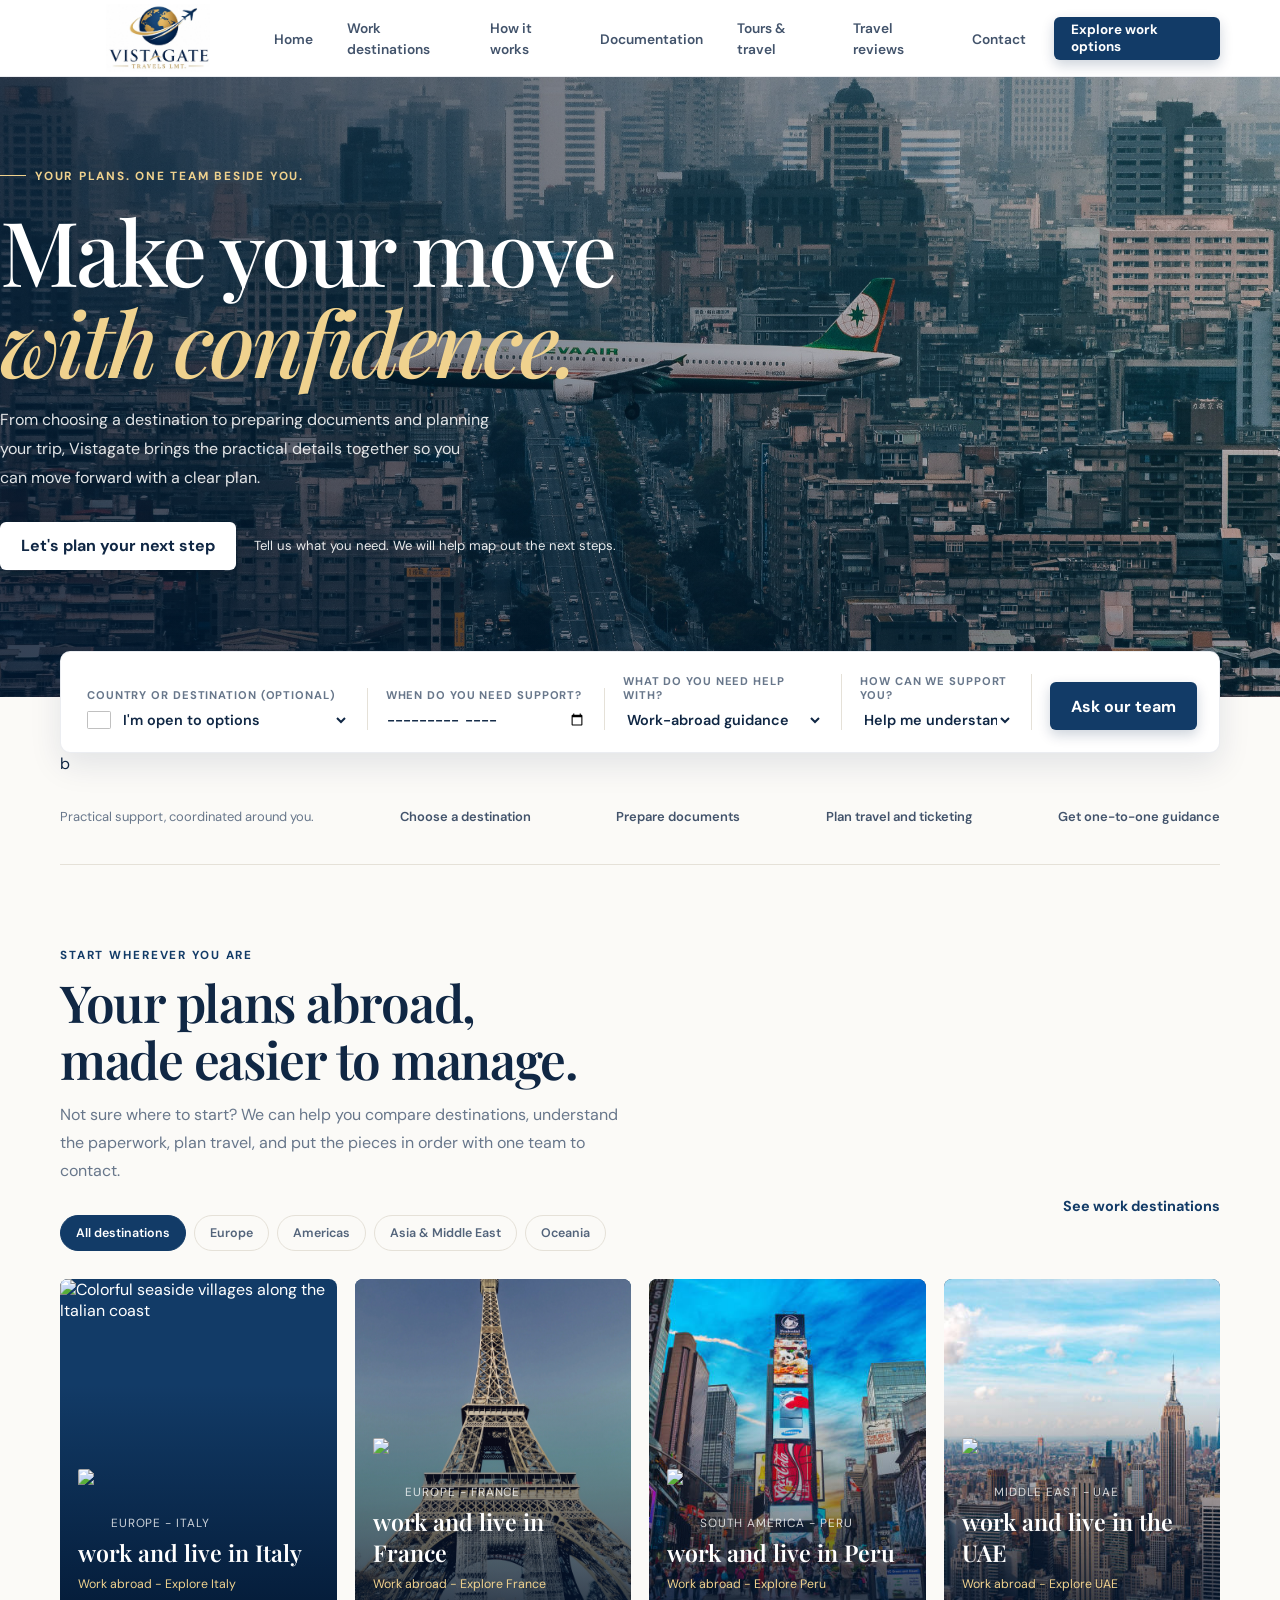
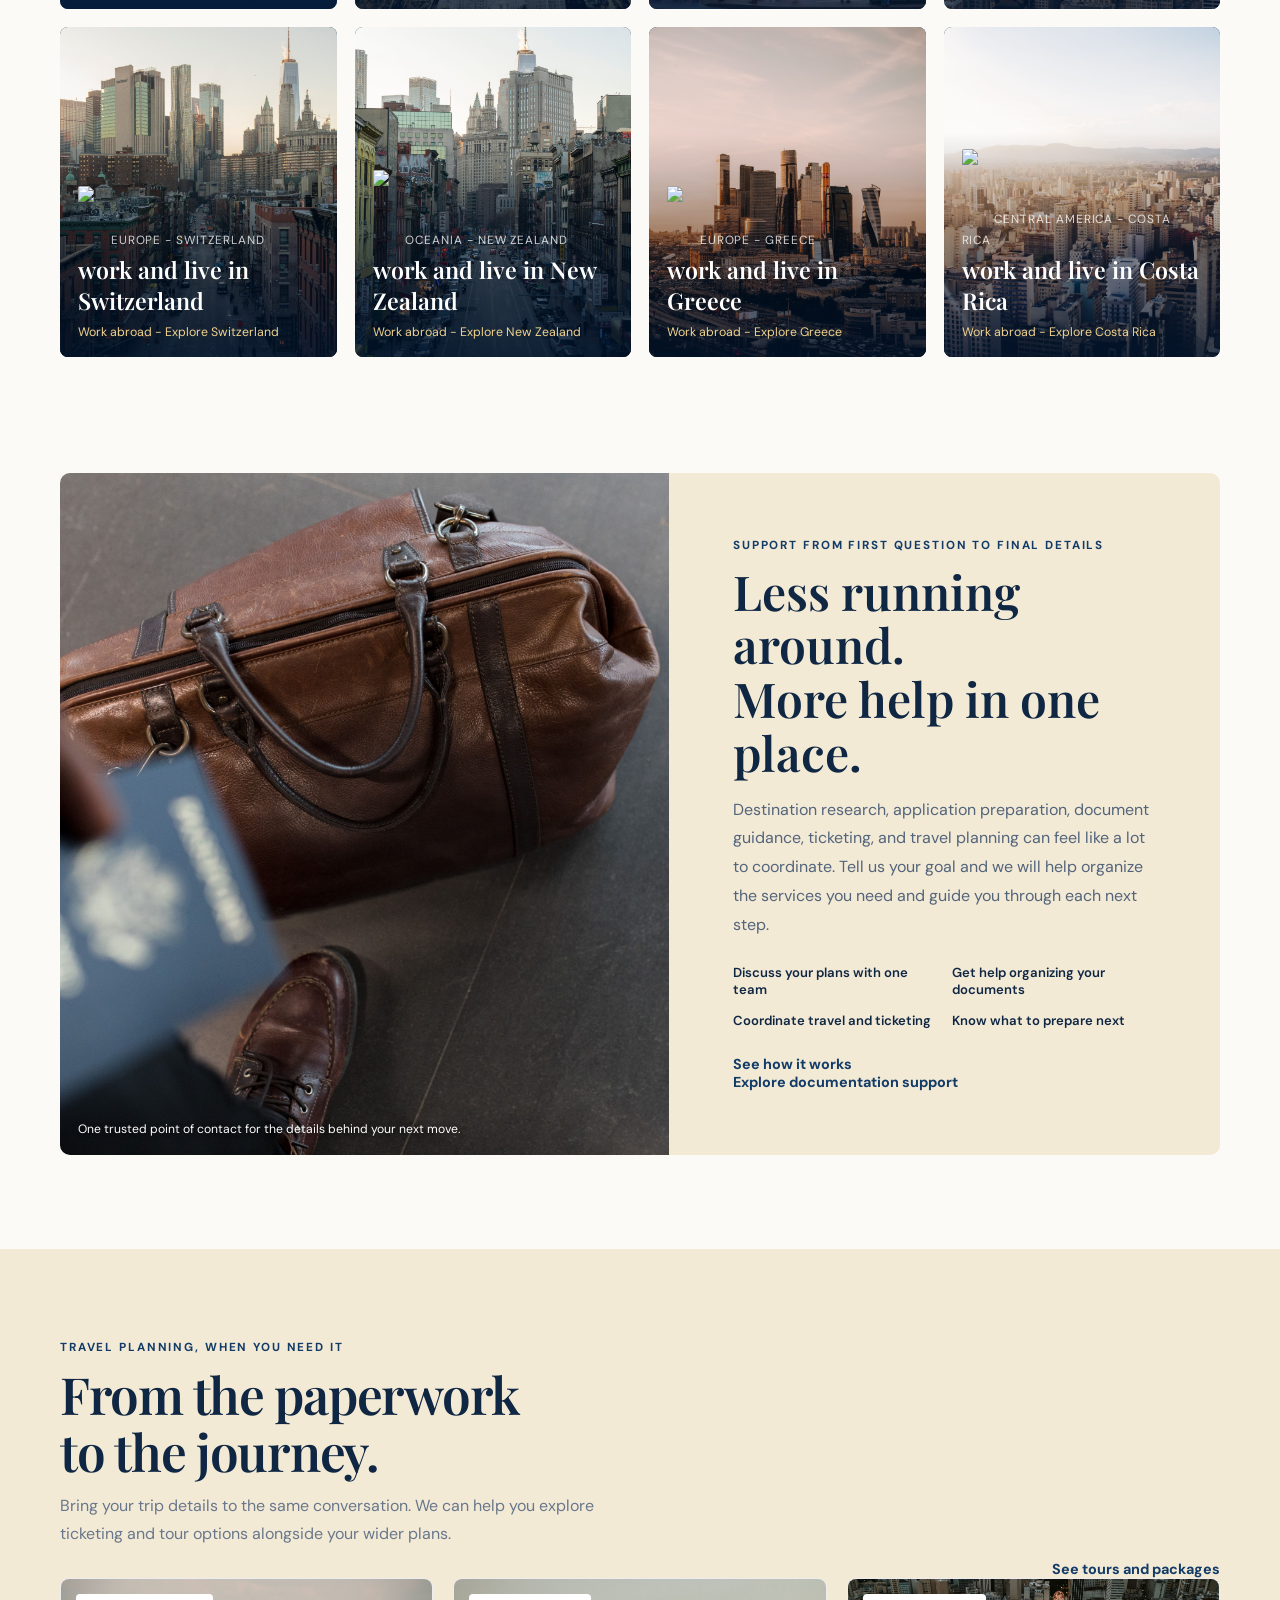
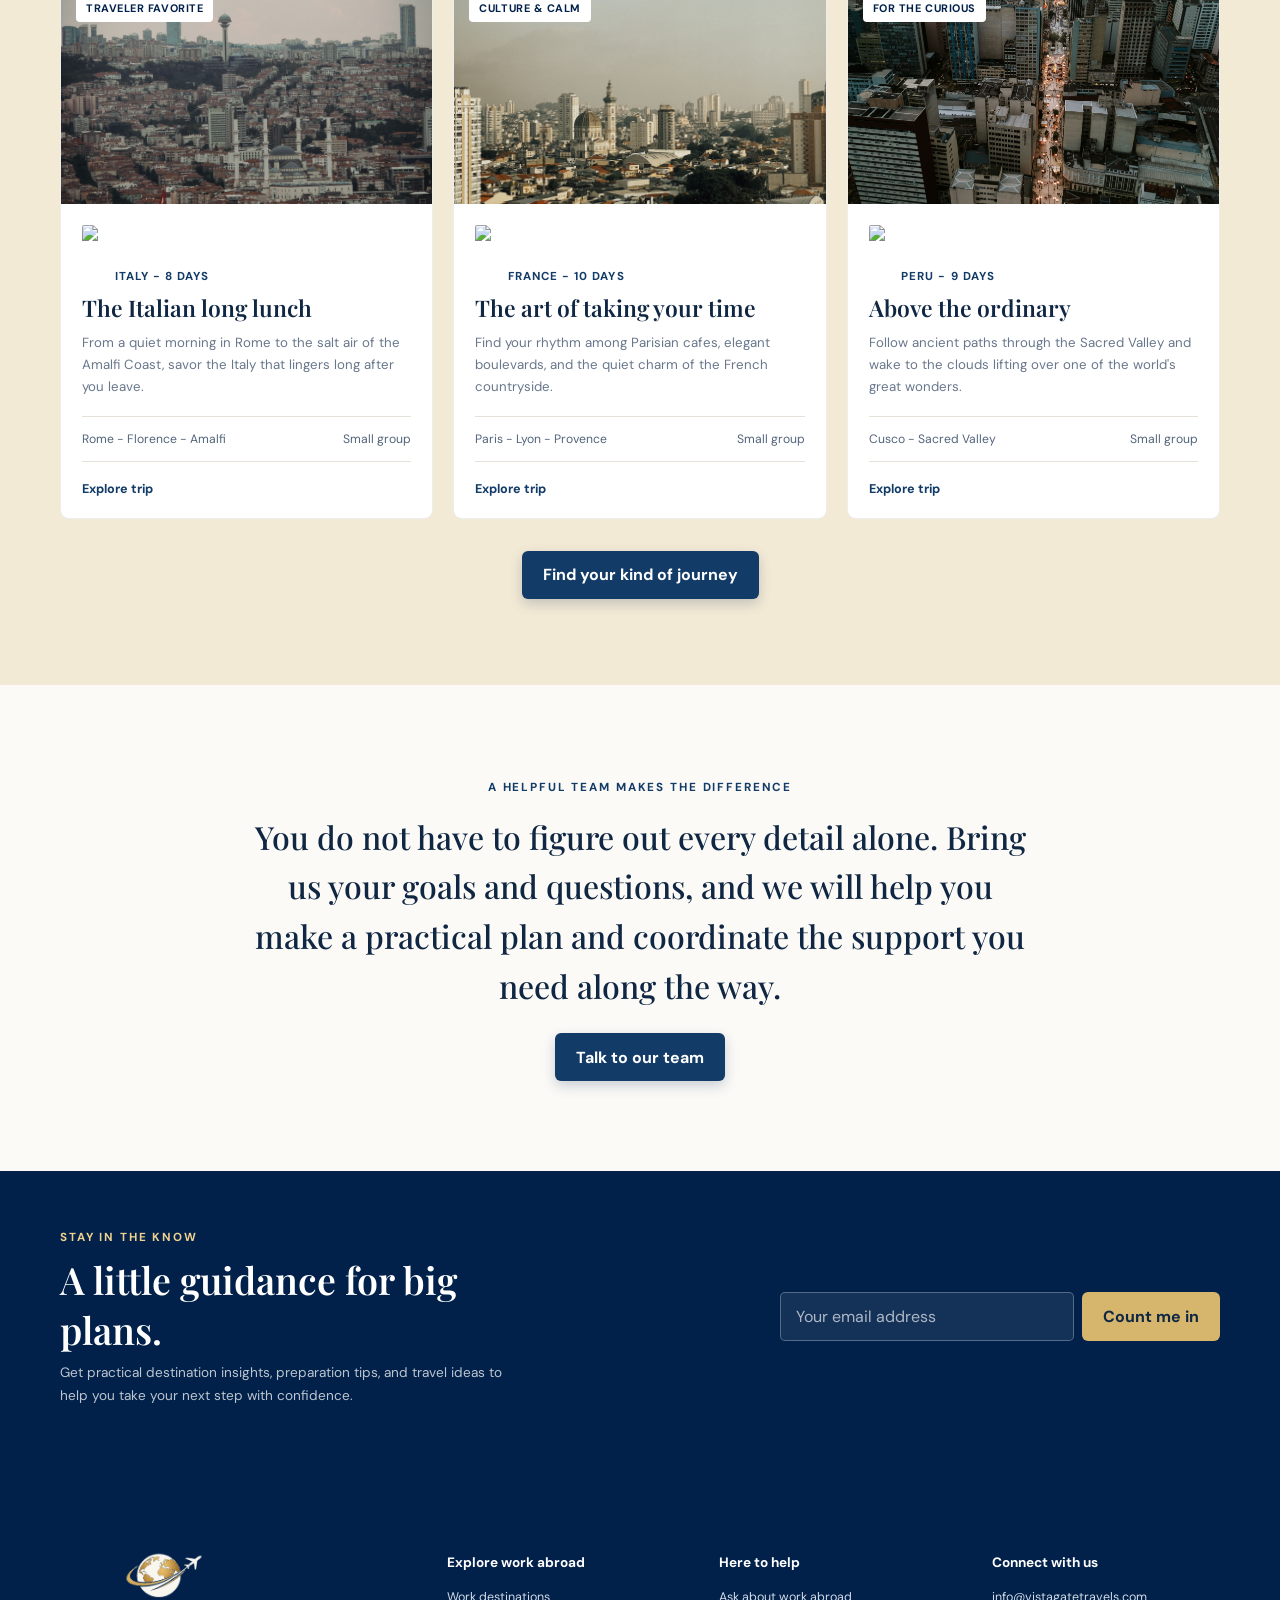
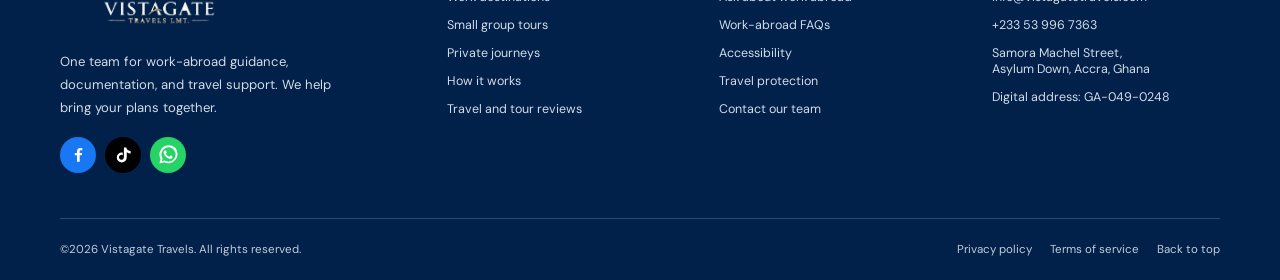
==== index.html @ 8b74378d "Initial project upload" ====
﻿<!DOCTYPE html>
<html lang="en">
<head>
  <meta charset="UTF-8">
  <meta name="viewport" content="width=device-width, initial-scale=1.0">
  <meta name="theme-color" content="#fbfaf7">
  <meta name="description" content="Plan your next move with Vistagate Travels. Get one-to-one help with work-abroad research, documents, travel arrangements, and tours from one team.">
  <title>Vistagate Travels - Work abroad. Build what's next.</title>
  <link rel="preconnect" href="https://fonts.googleapis.com">
  <link rel="preconnect" href="https://fonts.gstatic.com" crossorigin>
  <link href="https://fonts.googleapis.com/css2?family=DM+Sans:wght@400;500;600;700&family=Playfair+Display:wght@500;600;700&display=swap" rel="stylesheet">
  <style>
    :root {
      --ink: #102744;
      --muted: #68778b;
      --navy: #123b67;
      --navy-dark: #01214a;
      --mint: #f3ead6;
      --cream: #fbfaf7;
      --white: #fff;
      --line: #e5e1d8;
      --gold: #c9a257;
      --serif: "Playfair Display", Georgia, serif;
      --sans: "DM Sans", Arial, sans-serif;
      --shadow: 0 12px 32px rgba(1, 33, 74, .1);
    }

    * { box-sizing: border-box; }
    html { scroll-behavior: smooth; scroll-padding-top: 88px; }
    body { margin: 0; color: var(--ink); background: var(--cream); font-family: var(--sans); }
    a { color: inherit; text-decoration: none; }
    button, input, select { font: inherit; }
    button, a { -webkit-tap-highlight-color: transparent; }
    img { display: block; width: 100%; object-fit: cover; }
    .container { width: min(1160px, calc(100% - 48px)); margin-inline: auto; }
    .eyebrow { color: var(--navy); font-size: .73rem; font-weight: 700; letter-spacing: .16em; text-transform: uppercase; }
    .section-heading { max-width: 650px; margin-bottom: 34px; }
    .section-heading h2 { margin: 10px 0 12px; font: 600 clamp(2rem, 4vw, 3.2rem)/1.12 var(--serif); letter-spacing: -.025em; }
    .section-heading p { max-width: 560px; margin: 0; color: var(--muted); line-height: 1.75; }
    .button { display: inline-flex; min-height: 48px; align-items: center; justify-content: center; gap: 9px; padding: 0 21px; border: 0; border-radius: 6px; background: var(--navy); color: var(--white); font-weight: 700; cursor: pointer; box-shadow: 0 5px 13px rgba(1, 33, 74, .2); transition: transform .2s, background .2s, box-shadow .2s; }
    .button:hover { transform: translateY(-2px); background: var(--navy-dark); box-shadow: 0 9px 20px rgba(1, 33, 74, .25); }
    .button-light { background: var(--white); color: var(--ink); box-shadow: 0 6px 18px rgba(0, 0, 0, .13); }
    .button-light:hover { background: #f3ead6; color: var(--navy-dark); }
    .text-link { display: inline-flex; align-items: center; gap: 7px; color: var(--navy); font-size: .9rem; font-weight: 700; }
    .text-link:hover { gap: 11px; }

    .topbar { padding: 9px 16px; background: var(--navy-dark); color: #fff; text-align: center; font-size: .75rem; letter-spacing: .03em; }
    .topbar strong { color: #e6c77e; }
    .site-header { position: sticky; z-index: 20; top: 0; border-bottom: 1px solid rgba(1, 33, 74, .08); background: #fff; backdrop-filter: blur(14px); }
    .nav-wrap { display: flex; height: 76px; align-items: center; justify-content: space-between; gap: 28px; padding: 2px 0; }
    .brand { display: inline-flex; align-items: center; margin-left: 10px; white-space: nowrap; }
    .brand-logo { display: block; width: 176px; height: 72px; padding: 2px; border-radius: 4px; background: white; object-fit: contain; object-position: center; }
    .nav-links { display: flex; align-items: center; gap: clamp(18px, 2.7vw, 34px); margin: 0; padding: 0; list-style: none; }
    .nav-links a { color: #42536b; font-size: .86rem; font-weight: 600; transition: color .2s; }
    .nav-links a:hover { color: var(--navy); }
    .nav-actions { display: flex; align-items: center; gap: 18px; }
    .nav-actions .text-link { font-size: .84rem; }
    .nav-actions .button { min-height: 43px; padding-inline: 17px; font-size: .84rem; }
    .menu-toggle { display: none; width: 42px; height: 42px; align-items: center; justify-content: center; border: 1px solid var(--line); border-radius: 6px; background: var(--white); color: var(--ink); cursor: pointer; }
    .menu-icon { display: grid; width: 20px; gap: 5px; }
    .menu-icon span { display: block; height: 2px; border-radius: 2px; background: currentColor; transition: transform .2s, opacity .2s; }
    .menu-toggle[aria-expanded="true"] .menu-icon span:first-child { transform: translateY(7px) rotate(45deg); }
    .menu-toggle[aria-expanded="true"] .menu-icon span:nth-child(2) { opacity: 0; }
    .menu-toggle[aria-expanded="true"] .menu-icon span:last-child { transform: translateY(-7px) rotate(-45deg); }

    .hero { position: relative; display: flex; min-height: 620px; align-items: center; overflow: hidden; background: #01214a url("m.jpg") center 52%/cover no-repeat; color: white; }
    .hero-slides { position: absolute; z-index: 0; inset: 0; overflow: hidden; }
    .hero-slide { position: absolute; inset: 0; width: 100%; height: 100%; object-fit: cover; object-position: center 52%; transform: translateX(100%); transition: transform .8s ease; }
    .hero-slide.is-active { z-index: 2; transform: translateX(0); }
    .hero-slide.is-before { z-index: 1; transform: translateX(-100%); }
    .hero::before { position: absolute; z-index: 1; inset: 0; background: linear-gradient(90deg, rgba(1, 20, 45, .72) 0%, rgba(1, 20, 45, .4) 51%, rgba(1, 20, 45, .12) 100%), linear-gradient(0deg, rgba(1, 20, 45, .3), transparent 55%); content: ""; }
    .hero-content { position: relative; z-index: 2; width: 100%; padding: 78px 0 122px; }
    .hero-kicker { display: inline-flex; align-items: center; gap: 9px; margin-bottom: 20px; color: #f0d28e; font-size: .74rem; font-weight: 700; letter-spacing: .15em; text-transform: uppercase; }
    .hero-kicker::before { width: 26px; height: 1px; background: currentColor; content: ""; }
    .hero h1 { max-width: 680px; margin: 0; font: 500 clamp(3rem, 7vw, 5.65rem)/1.02 var(--serif); letter-spacing: -.04em; }
    .hero h1 em { color: #f0d28e; font-weight: 500; }
    .hero-copy { max-width: 490px; margin: 20px 0 29px; color: rgba(255,255,255,.88); font-size: 1rem; line-height: 1.8; }
    .hero-cta { display: flex; flex-wrap: wrap; align-items: center; gap: 18px; }
    .hero-note { display: flex; align-items: center; gap: 9px; color: rgba(255,255,255,.9); font-size: .82rem; }
    .hero-note strong { color: white; }
    .hero-rating { position: absolute; right: 0; bottom: 60px; display: flex; align-items: center; gap: 12px; padding: 13px 17px; border: 1px solid rgba(255,255,255,.3); border-radius: 8px; background: rgba(1, 33, 74, .55); backdrop-filter: blur(8px); }
    .rating-stars { color: #e6c77e; letter-spacing: .1em; }
    .hero-rating small { display: block; margin-top: 3px; color: rgba(255,255,255,.78); font-size: .7rem; }

    .search-section { position: relative; z-index: 2; margin-top: -46px; }
    .search-card { display: grid; grid-template-columns: 1.2fr 1fr 1fr .8fr auto; align-items: end; gap: 0; padding: 22px; border: 1px solid rgba(1,33,74,.08); border-radius: 10px; background: var(--white); box-shadow: var(--shadow); }
    .search-field { min-width: 0; padding: 0 18px; border-right: 1px solid var(--line); }
    .search-field:first-child { padding-left: 4px; }
    .search-field label { display: block; margin-bottom: 7px; color: var(--muted); font-size: .7rem; font-weight: 700; letter-spacing: .08em; text-transform: uppercase; }
    .search-field select, .search-field input { width: 100%; padding: 0; border: 0; outline: 0; background: transparent; color: var(--ink); font-size: .9rem; font-weight: 600; }
    .search-field select { cursor: pointer; }
    .country-flag { display: inline-block; width: 24px; height: 18px; margin-right: .4em; border-radius: 2px; object-fit: cover; vertical-align: -.2em; }
    .country-select-wrap { position: relative; display: block; width: 100%; }
    .country-select-wrap select { width: 100%; }
    .country-select-wrap .selected-country-flag { position: absolute; z-index: 1; top: 50%; left: 0; width: 24px; height: 18px; margin: 0; border-radius: 2px; object-fit: cover; transform: translateY(-50%); }
    .search-field .country-select-wrap select { padding-left: 32px; }
    .search-submit { min-height: 48px; margin-left: 18px; white-space: nowrap; }
    .form-message { min-height: 20px; margin: 10px 0 0; color: var(--navy); font-size: .82rem; font-weight: 600; }

    .trust-row { display: flex; flex-wrap: wrap; align-items: center; justify-content: space-between; gap: 18px; padding: 34px 0 39px; border-bottom: 1px solid var(--line); }
    .trust-intro { color: var(--muted); font-size: .81rem; }
    .trust-item { display: inline-flex; align-items: center; gap: 9px; color: #42536b; font-size: .81rem; font-weight: 600; }
    .trust-icon { display: grid; width: 31px; height: 31px; place-items: center; border-radius: 50%; background: var(--mint); color: var(--navy); }

    .section { padding: 86px 0; }
    .destinations-section { padding-top: 78px; }
    .section-top { display: flex; align-items: end; justify-content: space-between; gap: 20px; }
    .section-top .section-heading { margin-bottom: 30px; }
    .filter-list { display: flex; flex-wrap: wrap; gap: 8px; margin: 0 0 28px; padding: 0; list-style: none; }
    .filter-button { padding: 9px 15px; border: 1px solid var(--line); border-radius: 30px; background: transparent; color: #53647b; font-size: .78rem; font-weight: 600; cursor: pointer; transition: .2s; }
    .filter-button:hover, .filter-button[aria-pressed="true"] { border-color: var(--navy); background: var(--navy); color: white; }
    .destination-grid { display: grid; grid-template-columns: repeat(4, 1fr); gap: 18px; }
    .destination-card { position: relative; min-height: 330px; overflow: hidden; border-radius: 8px; background: #123b67; color: white; }
    .destination-card img { position: absolute; inset: 0; height: 100%; transition: transform .5s; }
    .destination-info .country-flag { position: static; display: inline-block; width: 24px; height: 18px; margin-right: .4em; border-radius: 2px; object-fit: cover; vertical-align: -.2em; }
    .destination-card:hover img { transform: scale(1.05); }
    .destination-card::after { position: absolute; inset: 0; background: linear-gradient(0deg, rgba(1, 20, 45, .78), transparent 68%); content: ""; }
    .destination-info { position: absolute; z-index: 1; right: 18px; bottom: 17px; left: 18px; }
    .destination-info .country { color: rgba(255,255,255,.79); font-size: .74rem; letter-spacing: .08em; text-transform: uppercase; }
    .destination-info h3 { margin: 5px 0 8px; font: 600 1.45rem var(--serif); }
    .destination-meta { display: flex; align-items: center; justify-content: space-between; color: rgba(255,255,255,.89); font-size: .77rem; }
    .destination-meta span:last-child { color: #f0d28e; }
    .destination-card[hidden] { display: none; }

    .story-section { padding: 30px 0 94px; }
    .story-panel { display: grid; grid-template-columns: 1.05fr .95fr; min-height: 470px; overflow: hidden; border-radius: 10px; background: #f3ead6; }
    .story-image { position: relative; min-height: 360px; }
    .story-image img { position: absolute; inset: 0; height: 100%; }
    .image-caption { position: absolute; right: 18px; bottom: 18px; left: 18px; color: white; font-size: .76rem; text-shadow: 0 1px 5px rgba(0,0,0,.7); }
    .story-copy { display: flex; flex-direction: column; justify-content: center; padding: clamp(28px, 5vw, 68px); }
    .story-copy h2 { margin: 12px 0 16px; font: 600 clamp(2rem, 4vw, 3rem)/1.12 var(--serif); }
    .story-copy p { margin: 0 0 24px; color: #53647b; line-height: 1.8; }
    .story-points { display: grid; grid-template-columns: 1fr 1fr; gap: 14px; margin: 0 0 26px; padding: 0; list-style: none; }
    .story-points li { display: flex; align-items: center; gap: 8px; font-size: .82rem; font-weight: 600; }
    .check { color: var(--navy); font-weight: 700; }

    .packages-section { background: #f3ead6; }
    .package-grid { display: grid; grid-template-columns: repeat(3, 1fr); gap: 20px; }
    .package-card { overflow: hidden; border: 1px solid rgba(1,33,74,.08); border-radius: 9px; background: white; transition: transform .2s, box-shadow .2s; }
    .package-card:hover { transform: translateY(-4px); box-shadow: var(--shadow); }
    .package-image { position: relative; height: 225px; }
    .package-image img { height: 100%; }
    .package-tag { position: absolute; top: 15px; left: 15px; padding: 7px 10px; border-radius: 4px; background: white; color: var(--navy-dark); font-size: .68rem; font-weight: 700; letter-spacing: .05em; text-transform: uppercase; }
    .package-body { padding: 21px; }
    .package-location { color: var(--navy); font-size: .72rem; font-weight: 700; letter-spacing: .09em; text-transform: uppercase; }
    .package-body h3 { margin: 7px 0 9px; font: 600 1.43rem var(--serif); }
    .package-body p { margin: 0; color: var(--muted); font-size: .83rem; line-height: 1.65; }
    .package-details { display: flex; justify-content: space-between; gap: 10px; margin: 18px 0; padding: 14px 0; border-top: 1px solid var(--line); border-bottom: 1px solid var(--line); color: #53647b; font-size: .76rem; }
    .package-price { display: flex; align-items: center; justify-content: space-between; }
    .package-price small { display: block; margin-bottom: 3px; color: var(--muted); font-size: .68rem; }
    .package-price strong { font: 600 1.32rem var(--serif); }
    .package-price .text-link { font-size: .79rem; }
    .packages-more { margin-top: 32px; text-align: center; }

    .testimonial-section { padding: 90px 0; }
    .testimonial-card { position: relative; max-width: 850px; margin: 0 auto; padding: 0 34px; text-align: center; }
    .quote-mark { color: #e4d3ad; font: 700 5rem/.7 var(--serif); }
    .testimonial-card blockquote { margin: 16px auto 23px; font: 500 clamp(1.35rem, 3vw, 2rem)/1.55 var(--serif); }
    .testimonial-stars { color: var(--gold); letter-spacing: .2em; }
    .reviewer { display: flex; align-items: center; justify-content: center; gap: 11px; margin-top: 20px; text-align: left; }
    .reviewer img { width: 43px; height: 43px; border-radius: 50%; }
    .reviewer strong { display: block; font-size: .83rem; }
    .reviewer small { color: var(--muted); font-size: .74rem; }
    .review-count { margin-top: 18px; color: var(--muted); font-size: .76rem; }

    .newsletter { padding: 54px 0; background: var(--navy-dark); color: white; }
    .newsletter-wrap { display: flex; align-items: center; justify-content: space-between; gap: 40px; }
    .newsletter-copy { max-width: 470px; }
    .newsletter-copy .eyebrow { color: #f0d28e; }
    .newsletter-copy h2 { margin: 8px 0; font: 600 clamp(1.7rem, 3vw, 2.35rem) var(--serif); }
    .newsletter-copy p { margin: 0; color: rgba(255,255,255,.74); font-size: .85rem; line-height: 1.65; }
    .newsletter-form { display: flex; width: min(440px, 100%); gap: 8px; }
    .newsletter-form input { width: 100%; min-width: 0; min-height: 49px; padding: 0 15px; border: 1px solid rgba(255,255,255,.28); border-radius: 5px; outline: 0; background: rgba(255,255,255,.08); color: white; }
    .newsletter-form input::placeholder { color: rgba(255,255,255,.65); }
    .newsletter-form input:focus { border-color: #e6c77e; }
    .newsletter-form .button { flex-shrink: 0; background: #d6b66c; color: #102744; box-shadow: none; }
    .newsletter-form .button:hover { background: #e6c77e; }

    .site-footer { padding: 58px 0 0; background: #01214a; color: white; }
    .footer-grid { display: grid; grid-template-columns: 1.5fr repeat(3, 1fr); gap: 44px; padding-bottom: 45px; }
    .footer-brand .brand-logo { width: 176px; height: 80px; padding: 2px; background: transparent; content: url("logo-footer.png"); }
    .footer-brand p { max-width: 280px; margin: 17px 0; color: #d2dbe7; font-size: .82rem; line-height: 1.75; }
    .social-links { display: flex; gap: 9px; }
    .social-links a { display: grid; width: 36px; height: 36px; place-items: center; border: 1px solid transparent; border-radius: 50%; color: white; transition: filter .2s, transform .2s; }
    .social-links svg { display: block; width: 19px; height: 19px; fill: currentColor; }
    .social-links a:hover { filter: brightness(.88); transform: translateY(-2px); }
    .social-facebook { background: #1877f2; }
    .social-tiktok { background: #010101; }
    .social-whatsapp { background: #25d366; }
    .footer-col h3 { margin: 5px 0 18px; font-size: .85rem; }
    .footer-col ul { display: grid; gap: 12px; margin: 0; padding: 0; list-style: none; }
    .footer-col li, .footer-col a { color: #d2dbe7; font-size: .78rem; }
    .footer-col a:hover { color: white; }
    .contact-line { display: flex; align-items: flex-start; gap: 9px; }
    .footer-bottom { display: flex; min-height: 62px; align-items: center; justify-content: space-between; gap: 15px; border-top: 1px solid rgba(255,255,255,.18); color: #c0cbda; font-size: .72rem; }
    .footer-legal { display: flex; flex-wrap: wrap; gap: 18px; }

    @media (max-width: 900px) {
      .search-card { grid-template-columns: repeat(2, 1fr); gap: 18px 0; }
      .search-field:nth-child(2) { border-right: 0; }
      .search-field:nth-child(3) { padding-left: 4px; }
      .search-submit { margin-left: 18px; }
      .destination-grid { grid-template-columns: repeat(2, 1fr); }
      .destination-card { min-height: 300px; }
      .footer-grid { grid-template-columns: 1.4fr 1fr 1fr; }
      .footer-brand { grid-row: span 2; }
    }
    @media (max-width: 680px) {
      .container { width: min(100% - 36px, 520px); }
      .topbar { font-size: .68rem; }
      .nav-wrap { height: 66px; }
      .brand-logo { width: 118px; height: 52px; }
      .footer-brand .brand-logo { width: 154px; height: 66px; }
      .menu-toggle { display: inline-flex; }
      .nav-actions { margin-left: auto; }
      .nav-actions .button { display: none; }
      .nav-links { position: absolute; top: 65px; right: 0; left: 0; display: none; align-items: stretch; gap: 0; padding: 8px 18px 15px; border-bottom: 1px solid var(--line); background: var(--cream); box-shadow: 0 12px 15px rgba(23,43,40,.08); }
      .nav-links.is-open { display: flex; flex-direction: column; }
      .nav-links li a { display: block; padding: 13px 4px; border-bottom: 1px solid var(--line); }
      .nav-links li:last-child a { border-bottom: 0; }
      .hero { min-height: 590px; background-position: 58% center; }
      .hero-content { padding: 65px 0 125px; }
      .hero h1 { max-width: 520px; font-size: clamp(3rem, 13vw, 4.5rem); }
      .hero-copy { max-width: 420px; font-size: .91rem; }
      .hero-rating { right: auto; bottom: 25px; left: 0; }
      .search-section { margin-top: -18px; }
      .search-card { grid-template-columns: 1fr 1fr; padding: 18px 14px; }
      .search-field { padding-inline: 12px; }
      .search-field:nth-child(3) { padding-left: 0; }
      .search-field:nth-child(2) { padding-right: 0; }
      .search-field:nth-child(4) { border-right: 0; }
      .search-submit { grid-column: 1 / -1; margin: 0; }
      .trust-row { justify-content: flex-start; gap: 15px 22px; padding: 25px 0; }
      .trust-intro { flex-basis: 100%; }
      .trust-item { font-size: .73rem; }
      .section { padding: 66px 0; }
      .destinations-section { padding-top: 60px; }
      .section-top { align-items: flex-start; flex-direction: column; gap: 0; }
      .section-top .text-link { margin: -12px 0 25px; }
      .destination-grid { gap: 12px; }
      .destination-card { min-height: 260px; }
      .destination-info { right: 12px; bottom: 13px; left: 12px; }
      .destination-info h3 { font-size: 1.22rem; }
      .destination-meta { font-size: .68rem; }
      .story-section { padding: 8px 0 66px; }
      .story-panel { grid-template-columns: 1fr; }
      .story-image { min-height: 280px; }
      .story-copy { padding: 30px 24px 34px; }
      .package-grid { grid-template-columns: 1fr; gap: 15px; }
      .package-image { height: 220px; }
      .testimonial-section { padding: 68px 0; }
      .testimonial-card { padding: 0 5px; }
      .newsletter-wrap { align-items: flex-start; flex-direction: column; gap: 23px; }
      .newsletter-form { width: 100%; }
      .footer-grid { grid-template-columns: 1fr 1fr; gap: 35px 20px; }
      .footer-brand { grid-column: 1 / -1; grid-row: auto; }
      .footer-bottom { align-items: flex-start; flex-direction: column; justify-content: center; padding: 16px 0; }
    }
    @media (max-width: 380px) {
      .container { width: calc(100% - 28px); }
      .brand-logo { width: 104px; height: 46px; }
      .footer-brand .brand-logo { width: 138px; height: 60px; }
      .hero-cta { align-items: flex-start; flex-direction: column; }
      .destination-card { min-height: 225px; }
      .destination-info h3 { font-size: 1.08rem; }
      .filter-button { padding: 8px 11px; font-size: .72rem; }
      .newsletter-form { align-items: stretch; flex-direction: column; }
    }
    @media (prefers-reduced-motion: reduce) {
      *, *::before, *::after { scroll-behavior: auto !important; transition-duration: .01ms !important; }
    }
  </style>
</head>
<body>
  <header class="site-header">
    <nav class="container nav-wrap" aria-label="Main navigation">
      <a class="brand" href="index.html" aria-label="Vistagate Travels home"><img class="brand-logo" src="logo-nav.jpg" alt="Vistagate Travels"></a>
      <ul class="nav-links" id="primary-navigation">
        <li><a href="index.html" aria-current="page">Home</a></li>
        <li><a href="destinations.html">Work destinations</a></li>
        <li><a href="approach.html">How it works</a></li>
        <li><a href="documents.html">Documentation</a></li>
        <li><a href="tours.html">Tours &amp; travel</a></li>
        <li><a href="reviews.html">Travel reviews</a></li>
        <li><a href="contact.html">Contact</a></li>
      </ul>
      <div class="nav-actions">
        <a class="button" href="contact.html#contact-form">Explore work options</a>
        <button class="menu-toggle" type="button" aria-label="Open navigation menu" aria-expanded="false" aria-controls="primary-navigation">
          <span class="menu-icon" aria-hidden="true"><span></span><span></span><span></span></span>
        </button>
      </div>
    </nav>
  </header>

  <main>
    <section class="hero" id="home">
      <div class="hero-slides" aria-hidden="true">
        <img class="hero-slide is-active" src="m.jpg" alt="">
        <img class="hero-slide" src="1.jpg" alt="" loading="lazy">
        <img class="hero-slide" src="2.jpg" alt="" loading="lazy">
        <img class="hero-slide" src="3.jpg" alt="" loading="lazy">
        <img class="hero-slide" src="4.jpg" alt="" loading="lazy">
        <img class="hero-slide" src="5.jpg" alt="" loading="lazy">
        <img class="hero-slide" src="6.jpg" alt="" loading="lazy">
      </div>
      <div class="container hero-content">
        <div class="hero-kicker">YOUR PLANS. ONE TEAM BESIDE YOU.</div>
        <h1>Make your move<br><em>with confidence.</em></h1>
        <p class="hero-copy">From choosing a destination to preparing documents and planning your trip, Vistagate brings the practical details together so you can move forward with a clear plan.</p>
        <div class="hero-cta">
          <a class="button button-light" href="contact.html#contact-form">Let's plan your next step</a>
          <span class="hero-note">Tell us what you need. We will help map out the next steps.</span>
        </div>
      </div>
    </section>

    <section class="search-section container" id="plan" aria-label="Ask about Vistagate services">
      <form class="search-card" id="trip-search">
        <div class="search-field">
          <label for="destination-select">Country or destination (optional)</label>
          <span class="country-select-wrap"><img class="selected-country-flag" alt="" hidden><select id="destination-select">
            <option value="">I'm open to options</option>
            <option value="Italy">Italy</option><option value="France">France</option><option value="Peru">Peru</option><option value="UAE">UAE</option>
            <option value="Switzerland">Switzerland</option><option value="New Zealand">New Zealand</option><option value="Greece">Greece</option>
            <option value="Turkey">Turkey</option><option value="Moldova">Moldova</option><option value="Albania">Albania</option><option value="Hungary">Hungary</option>
            <option value="Finland">Finland</option><option value="Iceland">Iceland</option><option value="Sweden">Sweden</option><option value="United Kingdom">United Kingdom</option>
            <option value="USA">USA</option><option value="Costa Rica">Costa Rica</option><option value="Netherlands">Netherlands</option><option value="Germany">Germany</option>
            <option value="Czech Republic">Czech Republic</option><option value="Norway">Norway</option><option value="Canada">Canada</option><option value="Denmark">Denmark</option>
            <option value="Austria">Austria</option><option value="Russia">Russia</option><option value="Belarus">Belarus</option>
          </select></span>
        </div>
        <div class="search-field">
          <label for="travel-date">When do you need support?</label>
          <input id="travel-date" type="month" aria-label="Preferred travel or service month">
        </div>
        <div class="search-field">
          <label for="trip-style">What do you need help with?</label>
          <select id="trip-style">
            <option>Work-abroad guidance</option><option>Documentation services (Ghana Card, passport, visa, and more)</option>
            <option>Ticketing and travel arrangements</option><option>Tours and travel</option><option>More than one service</option>
          </select>
        </div>
        <div class="search-field">
          <label for="work-interest">How can we support you?</label>
          <select id="work-interest"><option>Help me understand the next steps</option><option>Help me prepare or organize</option><option>Help me compare options</option><option>I have a specific question</option></select>
        </div>
        <button class="button search-submit" type="submit">Ask our team</button>
      </form>
      b
    </section>

    <div class="container trust-row" aria-label="Work abroad planning support">
      <span class="trust-intro">Practical support, coordinated around you.</span>
      <span class="trust-item">Choose a destination</span>
      <span class="trust-item">Prepare documents</span>
      <span class="trust-item">Plan travel and ticketing</span>
      <span class="trust-item">Get one-to-one guidance</span>
    </div>

    <section class="section destinations-section" id="destinations">
      <div class="container">
        <div class="section-top">
          <div class="section-heading">
            <span class="eyebrow">Start wherever you are</span>
            <h2>Your plans abroad,<br>made easier to manage.</h2>
            <p>Not sure where to start? We can help you compare destinations, understand the paperwork, plan travel, and put the pieces in order with one team to contact.</p>
          </div>
          <a class="text-link" href="destinations.html">See work destinations</a>
        </div>
        <ul class="filter-list" aria-label="Filter destinations">
          <li><button class="filter-button" type="button" data-filter="all" aria-pressed="true">All destinations</button></li>
          <li><button class="filter-button" type="button" data-filter="europe" aria-pressed="false">Europe</button></li>
          <li><button class="filter-button" type="button" data-filter="americas" aria-pressed="false">Americas</button></li>
          <li><button class="filter-button" type="button" data-filter="asia" aria-pressed="false">Asia &amp; Middle East</button></li>
          <li><button class="filter-button" type="button" data-filter="oceania" aria-pressed="false">Oceania</button></li>
        </ul>
        <div class="destination-grid">
          <a class="destination-card" data-category="europe" href="contact.html?destination=Italy#contact-form" aria-label="Explore work and travel options in Italy">
            <img src="https://images.unsplash.com/photo-1516483638261-f4dbaf036963?auto=format&fit=crop&w=900&q=80" alt="Colorful seaside villages along the Italian coast" loading="lazy">
            <div class="destination-info"><span class="country"><img class="country-flag" src="https://flagcdn.com/w40/it.png" width="24" height="18" alt="Flag of Italy"> Europe - Italy</span><h3>work and live in Italy</h3><div class="destination-meta"><span>Work abroad - Explore Italy</span></div></div>
          </a>
          <a class="destination-card" data-category="europe" href="contact.html?destination=France#contact-form" aria-label="Explore work and travel options in France">
            <img src="0.jpg" alt="Paris rooftops and the Eiffel Tower in France" loading="lazy">
            <div class="destination-info"><span class="country"><img class="country-flag" src="https://flagcdn.com/w40/fr.png" width="24" height="18" alt="Flag of France"> Europe - France</span><h3>work and live in France</h3><div class="destination-meta"><span>Work abroad - Explore France</span></div></div>
          </a>
          <a class="destination-card" data-category="americas" href="contact.html?destination=Peru#contact-form" aria-label="Explore work and travel options in Peru">
            <img src="two.jpg" alt="Ancient stone terraces of Machu Picchu in the Andes" loading="lazy">
            <div class="destination-info"><span class="country"><img class="country-flag" src="https://flagcdn.com/w40/pe.png" width="24" height="18" alt="Flag of Peru"> South America - Peru</span><h3>work and live in Peru</h3><div class="destination-meta"><span>Work abroad - Explore Peru</span></div></div>
          </a>
          <a class="destination-card" data-category="asia" href="contact.html?destination=UAE#contact-form" aria-label="Explore work and travel options in UAE">
            <img src="one (1).jpg" alt="Dubai skyline in the United Arab Emirates" loading="lazy">
            <div class="destination-info"><span class="country"><img class="country-flag" src="https://flagcdn.com/w40/ae.png" width="24" height="18" alt="Flag of UAE"> Middle East - UAE</span><h3>work and live in the UAE</h3><div class="destination-meta"><span>Work abroad - Explore UAE</span></div></div>
          </a>
          <a class="destination-card" data-category="europe" href="contact.html?destination=Switzerland#contact-form" aria-label="Explore work and travel options in Switzerland">
            <img src="three.jpg" alt="Swiss alpine peaks reflected in a mountain lake" loading="lazy">
            <div class="destination-info"><span class="country"><img class="country-flag" src="https://flagcdn.com/w40/ch.png" width="24" height="18" alt="Flag of Switzerland"> Europe - Switzerland</span><h3>work and live in Switzerland</h3><div class="destination-meta"><span>Work abroad - Explore Switzerland</span></div></div>
          </a>
          <a class="destination-card" data-category="oceania" href="contact.html?destination=New%20Zealand#contact-form" aria-label="Explore work and travel options in New Zealand">
            <img src="four.jpg" alt="Mountain lake surrounded by New Zealand's dramatic peaks" loading="lazy">
            <div class="destination-info"><span class="country"><img class="country-flag" src="https://flagcdn.com/w40/nz.png" width="24" height="18" alt="Flag of New Zealand"> Oceania - New Zealand</span><h3>work and live in New Zealand</h3><div class="destination-meta"><span>Work abroad - Explore New Zealand</span></div></div>
          </a>
          <a class="destination-card" data-category="europe" href="contact.html?destination=Greece#contact-form" aria-label="Explore work and travel options in Greece">
            <img src="five.jpg" alt="Whitewashed Greek island houses overlooking the Aegean Sea" loading="lazy">
            <div class="destination-info"><span class="country"><img class="country-flag" src="https://flagcdn.com/w40/gr.png" width="24" height="18" alt="Flag of Greece"> Europe - Greece</span><h3>work and live in Greece</h3><div class="destination-meta"><span>Work abroad - Explore Greece</span></div></div>
          </a>
          <a class="destination-card" data-category="americas" href="contact.html?destination=Costa%20Rica#contact-form" aria-label="Explore work and travel options in Costa Rica">
            <img src="six.jpg" alt="Lush tropical rainforest canopy in Costa Rica" loading="lazy">
            <div class="destination-info"><span class="country"><img class="country-flag" src="https://flagcdn.com/w40/cr.png" width="24" height="18" alt="Flag of Costa Rica"> Central America - Costa Rica</span><h3>work and live in Costa Rica</h3><div class="destination-meta"><span>Work abroad - Explore Costa Rica</span></div></div>
          </a>
        </div>
      </div>
    </section>

    <section class="story-section" id="experiences">
      <div class="container story-panel">
        <div class="story-image">
          <img src="n.jpg" alt="Travelers sharing a meal at a warmly lit local restaurant" loading="lazy">
          <span class="image-caption">One trusted point of contact for the details behind your next move.</span>
        </div>
        <div class="story-copy">
          <span class="eyebrow">Support from first question to final details</span>
          <h2>Less running around.<br>More help in one place.</h2>
          <p>Destination research, application preparation, document guidance, ticketing, and travel planning can feel like a lot to coordinate. Tell us your goal and we will help organize the services you need and guide you through each next step.</p>
          <ul class="story-points">
            <li>Discuss your plans with one team</li>
            <li>Get help organizing your documents</li>
            <li>Coordinate travel and ticketing</li>
            <li>Know what to prepare next</li>
          </ul>
          <a class="text-link" href="approach.html">See how it works</a>
          <a class="text-link" href="documents.html">Explore documentation support</a>
        </div>
      </div>
    </section>

    <section class="section packages-section" id="tours">
      <div class="container">
        <div class="section-top">
          <div class="section-heading">
            <span class="eyebrow">Travel planning, when you need it</span>
              <h2>From the paperwork<br>to the journey.</h2>
              <p>Bring your trip details to the same conversation. We can help you explore ticketing and tour options alongside your wider plans.</p>
          </div>
          <a class="text-link" href="tours.html">See tours and packages</a>
        </div>
        <div class="package-grid">
          <article class="package-card">
            <div class="package-image">
              <img src="tw.jpg" alt="A colorful village perched on the Italian Riviera" loading="lazy">
              <span class="package-tag">Traveler favorite</span>
            </div>
            <div class="package-body">
              <span class="package-location"><img class="country-flag" src="https://flagcdn.com/w40/it.png" width="24" height="18" alt="Flag of Italy"> Italy - 8 days</span>
              <h3>The Italian long lunch</h3>
              <p>From a quiet morning in Rome to the salt air of the Amalfi Coast, savor the Italy that lingers long after you leave.</p>
              <div class="package-details"><span>Rome - Florence - Amalfi</span><span>Small group</span></div>
              <div class="package-price"><a class="text-link" href="#plan">Explore trip</a></div>
            </div>
          </article>
          <article class="package-card">
            <div class="package-image">
              <img src="th.jpg" alt="Paris rooftops and the Eiffel Tower in France" loading="lazy">
              <span class="package-tag">Culture &amp; calm</span>
            </div>
            <div class="package-body">
              <span class="package-location"><img class="country-flag" src="https://flagcdn.com/w40/fr.png" width="24" height="18" alt="Flag of France"> France - 10 days</span>
              <h3>The art of taking your time</h3>
              <p>Find your rhythm among Parisian cafes, elegant boulevards, and the quiet charm of the French countryside.</p>
              <div class="package-details"><span>Paris - Lyon - Provence</span><span>Small group</span></div>
              <div class="package-price"><a class="text-link" href="#plan">Explore trip</a></div>
            </div>
          </article>
          <article class="package-card">
            <div class="package-image">
              <img src="fo.jpg" alt="Machu Picchu citadel nestled in the Peruvian Andes" loading="lazy">
              <span class="package-tag">For the curious</span>
            </div>
            <div class="package-body">
              <span class="package-location"><img class="country-flag" src="https://flagcdn.com/w40/pe.png" width="24" height="18" alt="Flag of Peru"> Peru - 9 days</span>
              <h3>Above the ordinary</h3>
              <p>Follow ancient paths through the Sacred Valley and wake to the clouds lifting over one of the world's great wonders.</p>
              <div class="package-details"><span>Cusco - Sacred Valley</span><span>Small group</span></div>
              <div class="package-price"><a class="text-link" href="#plan">Explore trip</a></div>
            </div>
          </article>
        </div>
        <div class="packages-more"><a class="button" href="#destinations">Find your kind of journey</a></div>
      </div>
    </section>

    <section class="testimonial-section" id="reviews">
      <div class="container">
        <div class="testimonial-card">
          <span class="eyebrow">A helpful team makes the difference</span>
          <blockquote>You do not have to figure out every detail alone. Bring us your goals and questions, and we will help you make a practical plan and coordinate the support you need along the way.</blockquote>
          <a class="button" href="contact.html#contact-form">Talk to our team</a>
        </div>
      </div>
    </section>

    <section class="newsletter" aria-labelledby="newsletter-title">
      <div class="container newsletter-wrap">
        <div class="newsletter-copy">
          <span class="eyebrow">Stay in the know</span>
          <h2 id="newsletter-title">A little guidance for big plans.</h2>
          <p>Get practical destination insights, preparation tips, and travel ideas to help you take your next step with confidence.</p>
        </div>
        <form class="newsletter-form" id="newsletter-form">
          <label for="newsletter-email" class="visually-hidden">Your email address</label>
          <input id="newsletter-email" type="email" placeholder="Your email address" required>
          <button class="button" type="submit">Count me in</button>
        </form>
      </div>
      <p class="container form-message" id="newsletter-message" role="status" aria-live="polite" style="color:#f0d28e"></p>
    </section>
  </main>

  <footer class="site-footer" id="footer">
    <div class="container">
      <div class="footer-grid">
        <div class="footer-brand">
          <a class="brand" href="index.html"><img class="brand-logo" src="logo-nav.jpg" alt="Vistagate Travels"></a>
          <p>One team for work-abroad guidance, documentation, and travel support. We help bring your plans together.</p>
          <div class="social-links" aria-label="Social media">
            <a class="social-facebook" href="https://www.facebook.com/stories/101769172162655/UzpfSVNDOjI1NTYyMzMyODE1NDI5NTM=/?view_single=1&source=shared_permalink&mibextid=wwXIfr" aria-label="Facebook"><svg viewBox="0 0 24 24" aria-hidden="true"><path d="M13.5 21v-8h2.7l.4-3h-3.1V8.1c0-.9.3-1.5 1.6-1.5h1.7V3.9c-.3 0-1.3-.1-2.5-.1-2.5 0-4.2 1.5-4.2 4.3V10H7.3v3h2.8v8h3.4z"/></svg></a>
            
            
            <a class="social-tiktok" href="https://vt.tiktok.com/ZSp668tu7/" aria-label="TikTok"><svg viewBox="0 0 24 24" aria-hidden="true"><path d="M12.5 3h3.1c.2 1.5 1 2.8 2.3 3.6.9.6 2 .9 3.1 1v3.1c-1.8-.1-3.5-.6-4.9-1.6v6.8a6.3 6.3 0 1 1-6.3-6.3c.4 0 .9 0 1.3.1v3.2a3.1 3.1 0 1 0 1.4 2.6V3z"/></svg></a>
            <a class="social-whatsapp" href="https://wa.link/cz508a" aria-label="WhatsApp"><svg viewBox="0 0 24 24" aria-hidden="true"><path d="M20.5 3.5A11.8 11.8 0 0 0 2 17.7L.5 23.5l6-1.6A11.8 11.8 0 0 0 20.5 3.5zM12 21a9 9 0 0 1-4.6-1.3l-.3-.2-3.5.9.9-3.4-.2-.4A9 9 0 1 1 12 21zm5-6.7c-.3-.1-1.7-.8-2-.9-.3-.1-.5-.1-.7.2-.2.3-.7.9-.9 1.1-.2.2-.3.2-.6.1-.3-.1-1.2-.4-2.3-1.4-.9-.8-1.4-1.7-1.6-2-.2-.3 0-.5.1-.6l.5-.6c.2-.2.2-.3.3-.5.1-.2 0-.4 0-.5-.1-.1-.6-1.5-.9-2-.2-.5-.5-.4-.7-.4H7.6c-.2 0-.5.1-.8.4-.3.3-1 1-1 2.4s1 2.7 1.1 2.9c.1.2 2 3.1 4.8 4.3.7.3 1.2.5 1.6.6.7.2 1.3.2 1.8.1.5-.1 1.7-.7 1.9-1.3.2-.6.2-1.1.1-1.3-.1-.2-.3-.3-.6-.4z"/></svg></a>
          </div>
        </div>
        <div class="footer-col">
          <h3>Explore work abroad</h3>
          <ul><li><a href="destinations.html">Work destinations</a></li><li><a href="tours.html">Small group tours</a></li><li><a href="tours.html">Private journeys</a></li><li><a href="approach.html">How it works</a></li><li><a href="reviews.html">Travel and tour reviews</a></li></ul>
        </div>
        <div class="footer-col">
          <h3>Here to help</h3>
          <ul><li><a href="contact.html#contact-form">Ask about work abroad</a></li><li><a href="contact.html#travel-faq">Work-abroad FAQs</a></li><li><a href="contact.html#contact-form">Accessibility</a></li><li><a href="contact.html#contact-form">Travel protection</a></li><li><a href="contact.html">Contact our team</a></li></ul>
        </div>
        <div class="footer-col">
          <h3>Connect with us</h3>
          <ul>
            <li class="contact-line"><a href="mailto:info@vistagatetravels.com">info@vistagatetravels.com</a></li>
            <li class="contact-line"><a href="tel:+233539967363">+233 53 996 7363</a></li>
            <li class="contact-line"><span>Samora Machel Street,<br>Asylum Down, Accra, Ghana</span></li>
            <li class="contact-line"><span>Digital address: GA-049-0248</span></li>
          </ul>
        </div>
      </div>
      <div class="footer-bottom">
        <span>&copy<span id="current-year"></span> Vistagate Travels. All rights reserved.</span>
        <div class="footer-legal"><a href="mailto:info@vistagatetravels.com?subject=Privacy%20policy">Privacy policy</a><a href="mailto:info@vistagatetravels.com?subject=Terms%20of%20service">Terms of service</a><a href="#home">Back to top</a></div>
      </div>
    </div>
  </footer>
  <style>
    .visually-hidden { position: absolute; width: 1px; height: 1px; overflow: hidden; clip: rect(0, 0, 0, 0); white-space: nowrap; clip-path: inset(50%); }
    @media (prefers-reduced-motion: reduce) {
      .hero-slide { transition-duration: .01ms; }
    }
  </style>
  <script>
    const menuToggle = document.querySelector(".menu-toggle");
    const navigation = document.querySelector("#primary-navigation");
    const countryCodes = {
      Albania: "al", Austria: "at", Belarus: "by", Canada: "ca", "Costa Rica": "cr",
      "Czech Republic": "cz", Denmark: "dk", Finland: "fi", France: "fr", Germany: "de",
      Greece: "gr", Hungary: "hu", Iceland: "is", Italy: "it",
      Moldova: "md", UAE: "ae", Netherlands: "nl", "New Zealand": "nz",
      Norway: "no", Peru: "pe", Russia: "ru", Sweden: "se", Turkey: "tr",
      Switzerland: "ch", "United Kingdom": "gb", USA: "us"
    };

    document.querySelectorAll("#destination-select").forEach((select) => {
      const flag = select.parentElement.querySelector(".selected-country-flag");
      const updateFlag = () => {
        const code = countryCodes[select.value];
        flag.hidden = !code;
        if (code) {
          flag.src = `https://flagcdn.com/w40/${code}.png`;
          flag.alt = `Flag of ${select.value}`;
        } else {
          flag.removeAttribute("src");
          flag.alt = "";
        }
      };
      select.addEventListener("change", updateFlag);
      updateFlag();
    });

    const mobileMenu = window.matchMedia("(max-width: 680px)");
    const closeMobileMenu = () => {
      navigation.classList.remove("is-open");
      menuToggle.setAttribute("aria-expanded", "false");
      menuToggle.setAttribute("aria-label", "Open navigation menu");
    };

    menuToggle.addEventListener("click", () => {
      if (!mobileMenu.matches) return;
      const isOpen = menuToggle.getAttribute("aria-expanded") === "true";
      menuToggle.setAttribute("aria-expanded", String(!isOpen));
      menuToggle.setAttribute("aria-label", isOpen ? "Open navigation menu" : "Close navigation menu");
      navigation.classList.toggle("is-open", !isOpen);
    });

    navigation.querySelectorAll("a").forEach((link) => {
      link.addEventListener("click", closeMobileMenu);
    });
    mobileMenu.addEventListener("change", closeMobileMenu);

    const heroSlides = [...document.querySelectorAll(".hero-slide")];
    if (heroSlides.length > 1 && !window.matchMedia("(prefers-reduced-motion: reduce)").matches) {
      let activeSlide = 0;
      let previousSlide = null;
      const preloadSlide = (index) => {
        const image = new Image();
        image.src = heroSlides[index].src;
      };

      preloadSlide(1);
      window.setInterval(() => {
        const nextSlide = (activeSlide + 1) % heroSlides.length;
        if (previousSlide !== null) heroSlides[previousSlide].classList.remove("is-before");
        heroSlides[activeSlide].classList.remove("is-active");
        heroSlides[activeSlide].classList.add("is-before");
        heroSlides[nextSlide].classList.remove("is-before");
        heroSlides[nextSlide].classList.add("is-active");
        previousSlide = activeSlide;
        activeSlide = nextSlide;
        preloadSlide((activeSlide + 1) % heroSlides.length);
      }, 4000);
    }

    document.querySelectorAll(".filter-button").forEach((button) => {
      button.addEventListener("click", () => {
        const filter = button.dataset.filter;
        document.querySelectorAll(".filter-button").forEach((item) => {
          item.setAttribute("aria-pressed", String(item === button));
        });
        document.querySelectorAll(".destination-card").forEach((card) => {
          const categories = card.dataset.category.split(" ");
          card.hidden = filter !== "all" && !categories.includes(filter);
        });
      });
    });

    document.querySelector("#trip-search").addEventListener("submit", (event) => {
      event.preventDefault();
      const destination = document.querySelector("#destination-select").value;
      const month = document.querySelector("#travel-date").value;
      const style = document.querySelector("#trip-style").value;
      const interest = document.querySelector("#work-interest").value;
      const formattedMonth = month ? new Date(`${month}-02T00:00:00`).toLocaleDateString(undefined, { month: "long", year: "numeric" }) : "";
      const message = document.querySelector("#search-message");
      const subject = `Vistagate inquiry: ${style}`;
      const body = [
        "Hello Vistagate,",
        "",
        "I'd like to discuss how your team can support me.",
        `Country or destination: ${destination || "Open to options"}`,
        `Preferred travel or service month: ${formattedMonth || "Not specified"}`,
        `Service needed: ${style}`,
        `Support requested: ${interest}`,
        "",
        "Please contact me to discuss preparation and next steps.",
        "",
        "I understand that approvals and decisions by employers, government authorities, and providers are outside Vistagate's control."
      ].join("\n");
      message.textContent = "Your email app should open with this inquiry ready to review and send. If it doesn't, email info@vistagatetravels.com.";
      message.scrollIntoView({ behavior: "smooth", block: "nearest" });
      window.location.href = `mailto:info@vistagatetravels.com?subject=${encodeURIComponent(subject)}&body=${encodeURIComponent(body)}`;
    });

    document.querySelector("#newsletter-form").addEventListener("submit", (event) => {
      event.preventDefault();
      const email = document.querySelector("#newsletter-email");
      document.querySelector("#newsletter-message").textContent = `You're on the list! Work-abroad guidance and travel updates are headed to ${email.value}.`;
      event.currentTarget.reset();
    });

    document.querySelector("#current-year").textContent = new Date().getFullYear();
  </script>
</body>
</html>
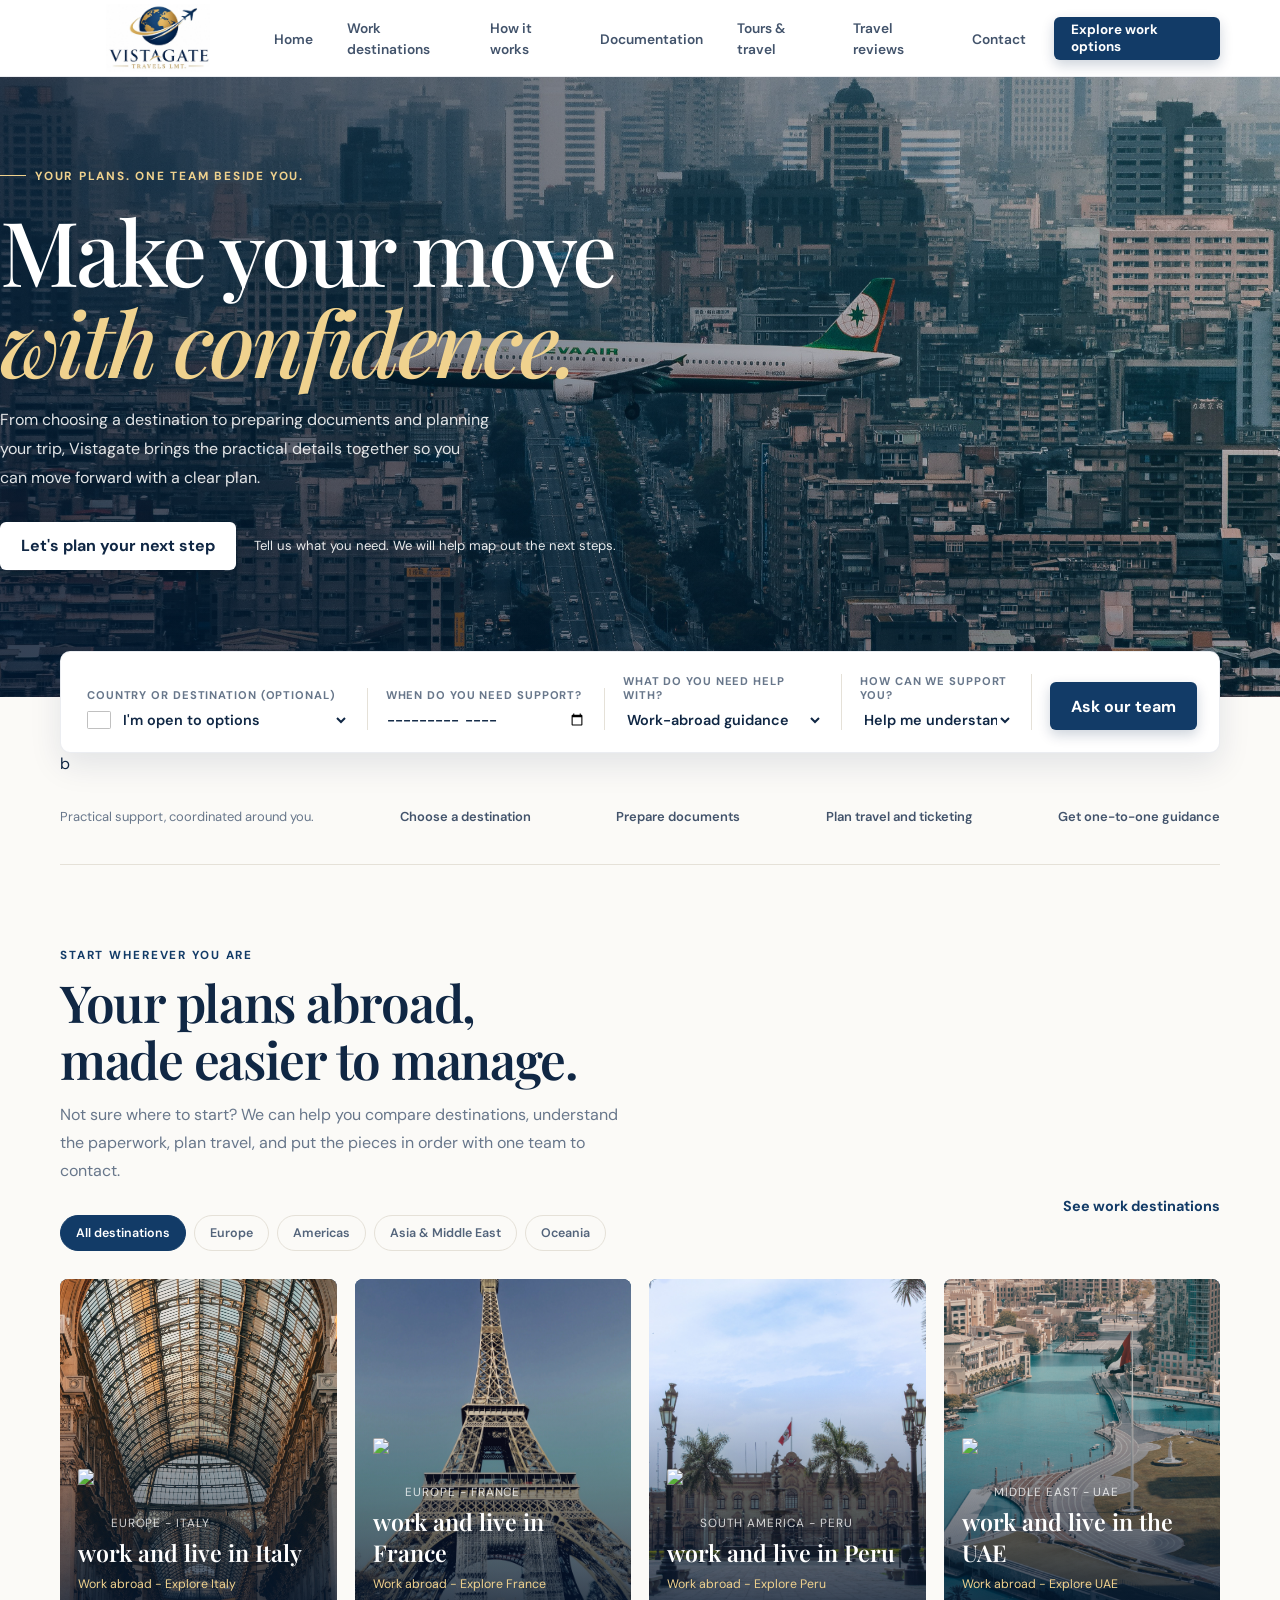
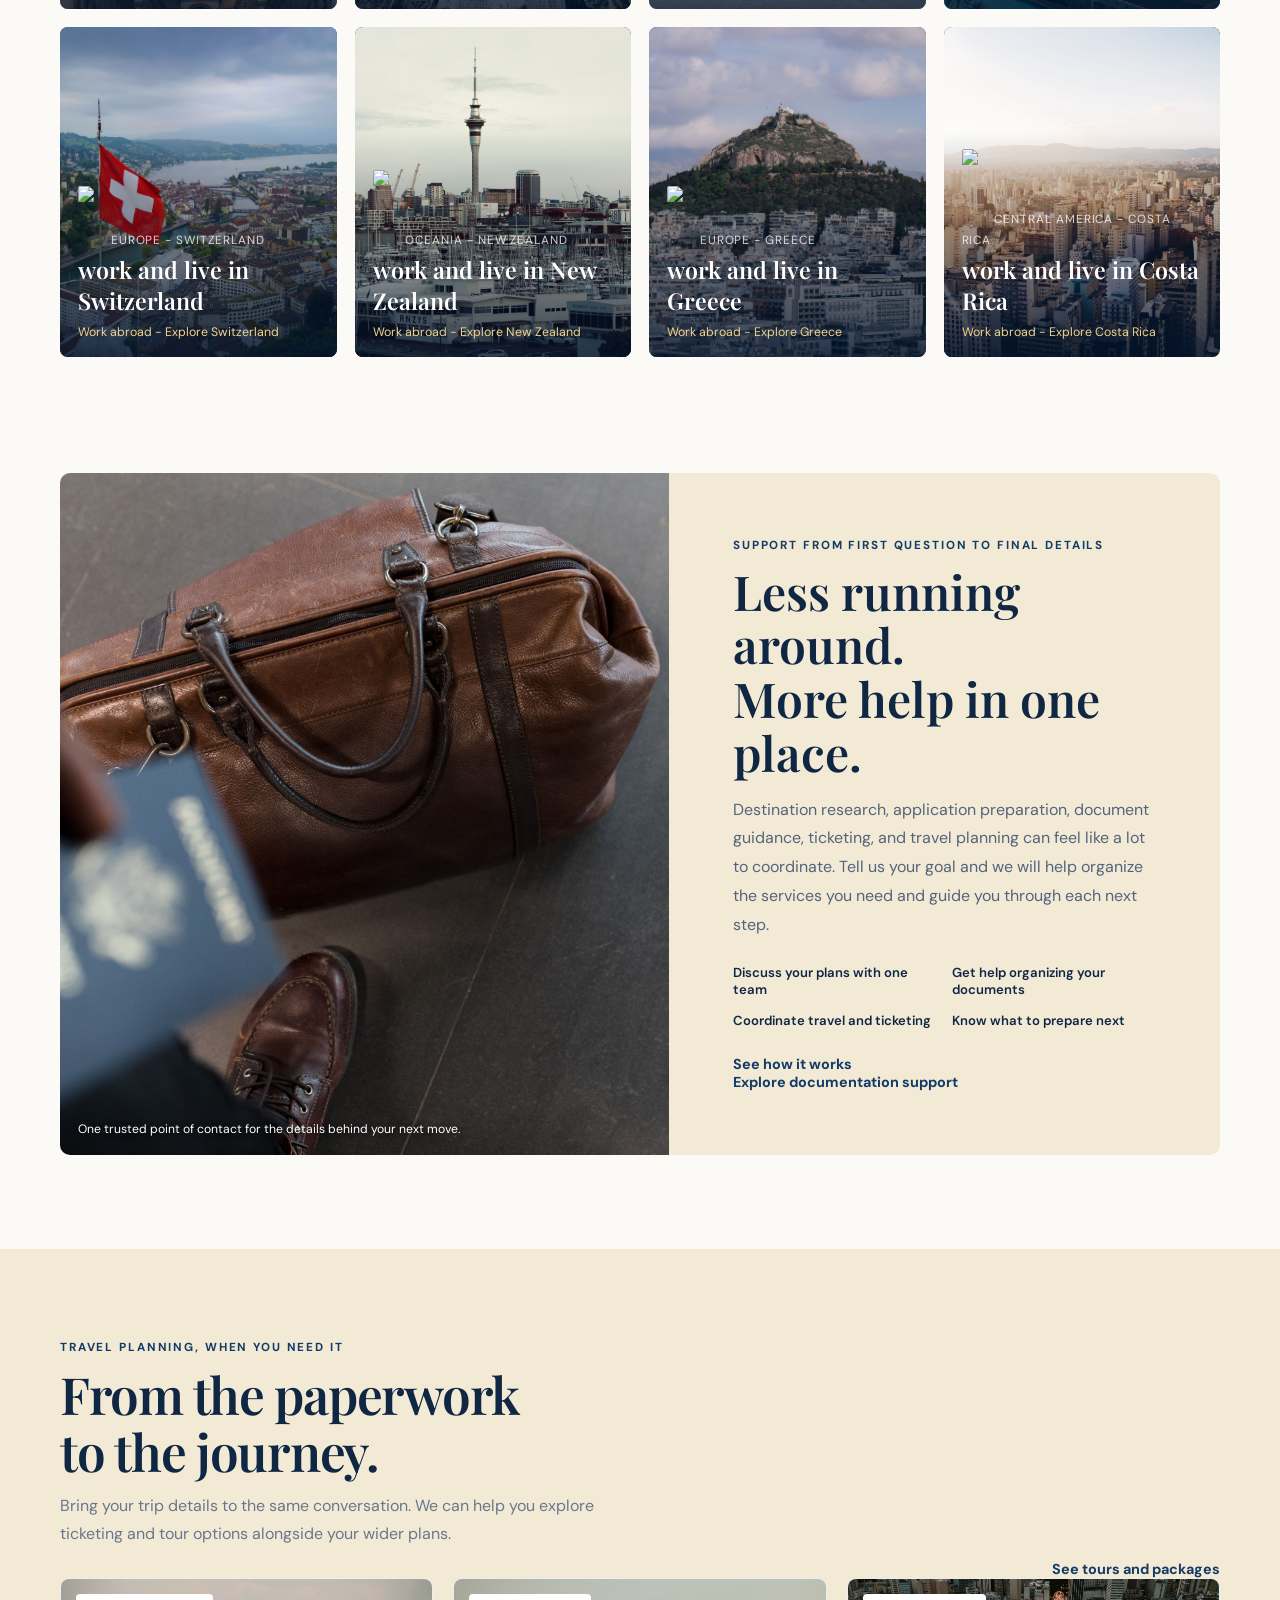
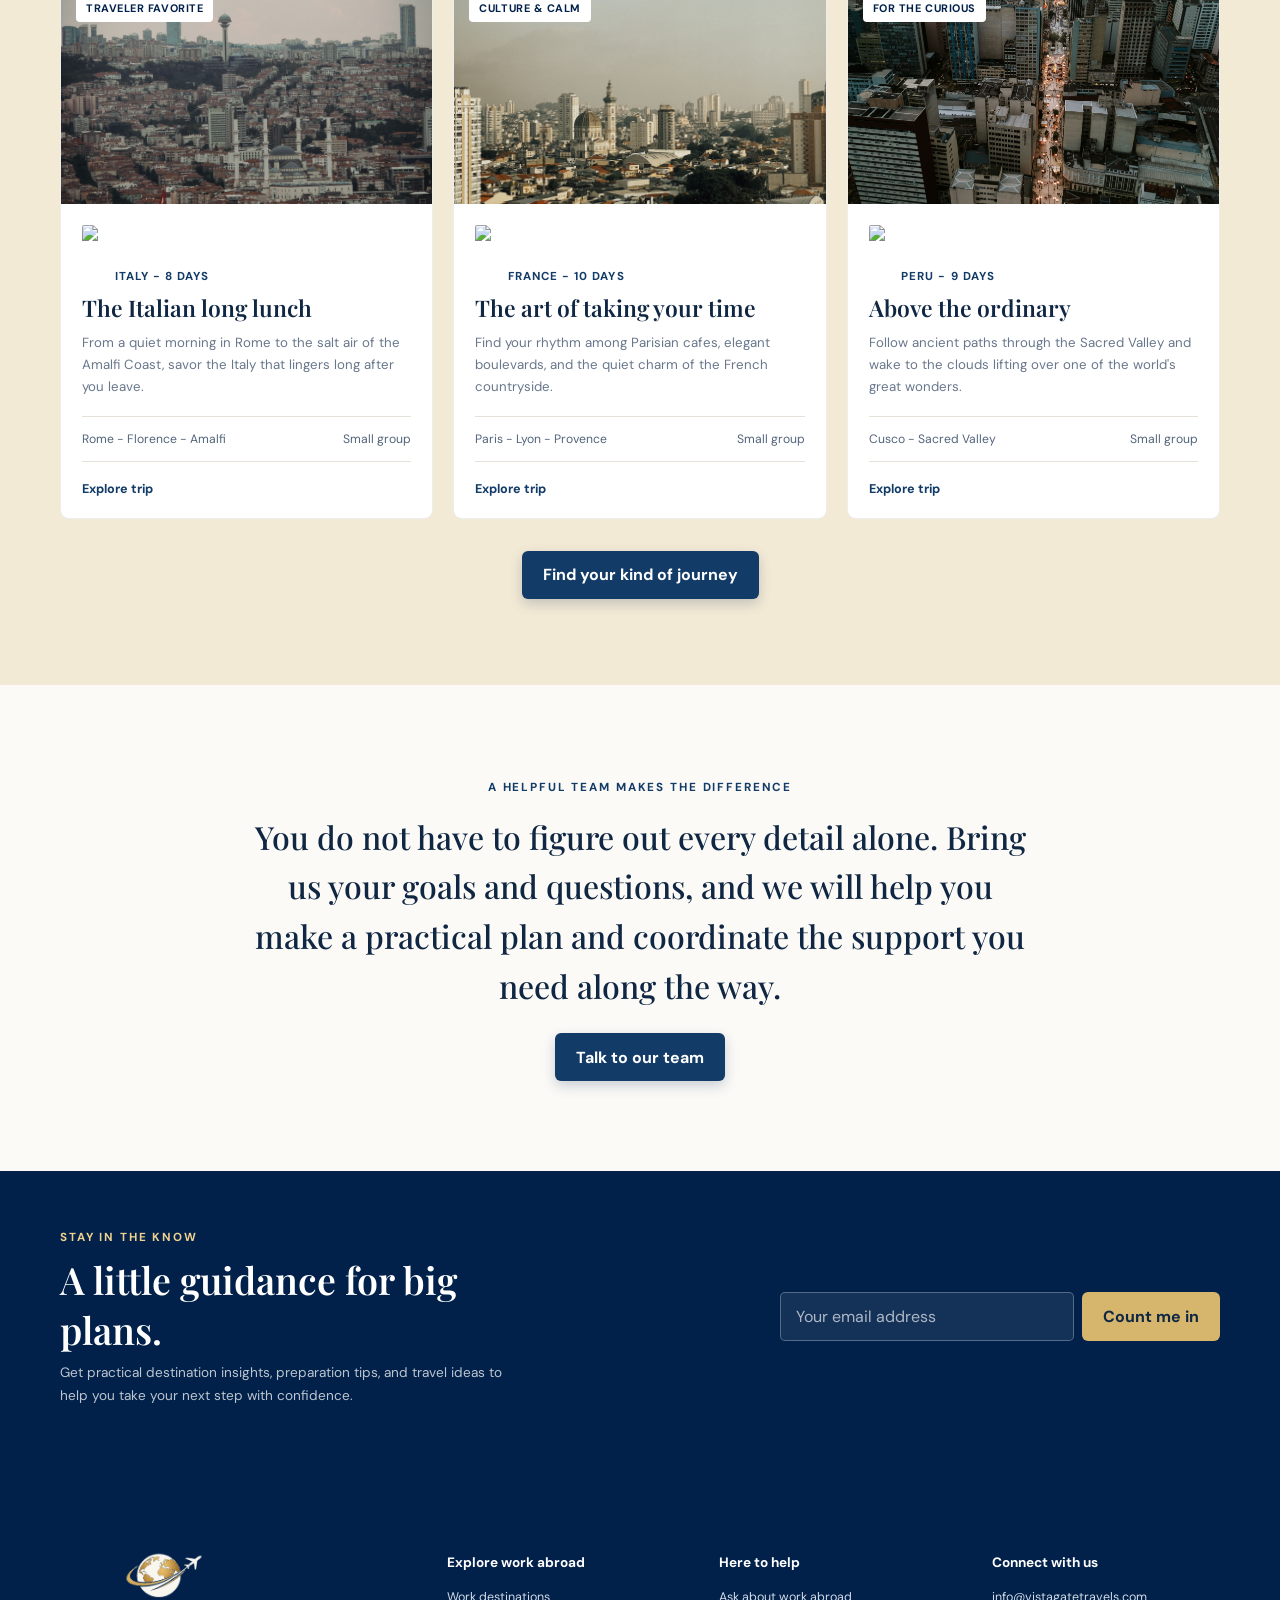
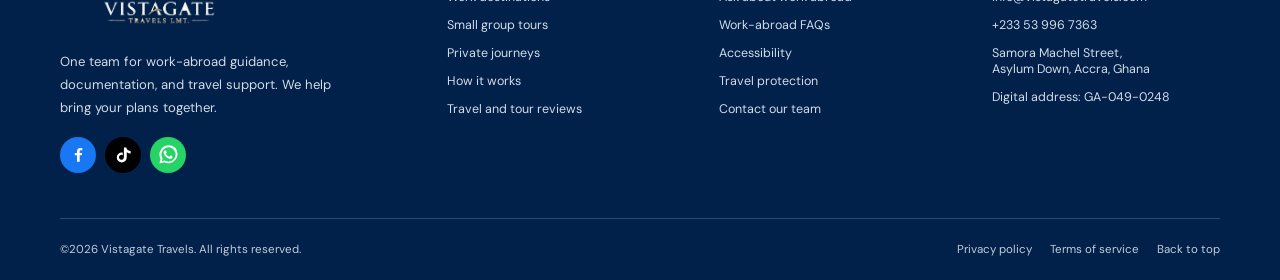
==== commit 0e99c501: "Updated website design" ====
--- a/index.html
+++ b/index.html
@@ -377,7 +377,7 @@
         </ul>
         <div class="destination-grid">
           <a class="destination-card" data-category="europe" href="contact.html?destination=Italy#contact-form" aria-label="Explore work and travel options in Italy">
-            <img src="https://images.unsplash.com/photo-1516483638261-f4dbaf036963?auto=format&fit=crop&w=900&q=80" alt="Colorful seaside villages along the Italian coast" loading="lazy">
+            <img src="italy.jpg" alt="Colorful seaside villages along the Italian coast" loading="lazy">
             <div class="destination-info"><span class="country"><img class="country-flag" src="https://flagcdn.com/w40/it.png" width="24" height="18" alt="Flag of Italy"> Europe - Italy</span><h3>work and live in Italy</h3><div class="destination-meta"><span>Work abroad - Explore Italy</span></div></div>
           </a>
           <a class="destination-card" data-category="europe" href="contact.html?destination=France#contact-form" aria-label="Explore work and travel options in France">
@@ -385,23 +385,23 @@
             <div class="destination-info"><span class="country"><img class="country-flag" src="https://flagcdn.com/w40/fr.png" width="24" height="18" alt="Flag of France"> Europe - France</span><h3>work and live in France</h3><div class="destination-meta"><span>Work abroad - Explore France</span></div></div>
           </a>
           <a class="destination-card" data-category="americas" href="contact.html?destination=Peru#contact-form" aria-label="Explore work and travel options in Peru">
-            <img src="two.jpg" alt="Ancient stone terraces of Machu Picchu in the Andes" loading="lazy">
+            <img src="peru.jpg" alt="Ancient stone terraces of Machu Picchu in the Andes" loading="lazy">
             <div class="destination-info"><span class="country"><img class="country-flag" src="https://flagcdn.com/w40/pe.png" width="24" height="18" alt="Flag of Peru"> South America - Peru</span><h3>work and live in Peru</h3><div class="destination-meta"><span>Work abroad - Explore Peru</span></div></div>
           </a>
           <a class="destination-card" data-category="asia" href="contact.html?destination=UAE#contact-form" aria-label="Explore work and travel options in UAE">
-            <img src="one (1).jpg" alt="Dubai skyline in the United Arab Emirates" loading="lazy">
+            <img src="uae.jpg" alt="Dubai skyline in the United Arab Emirates" loading="lazy">
             <div class="destination-info"><span class="country"><img class="country-flag" src="https://flagcdn.com/w40/ae.png" width="24" height="18" alt="Flag of UAE"> Middle East - UAE</span><h3>work and live in the UAE</h3><div class="destination-meta"><span>Work abroad - Explore UAE</span></div></div>
           </a>
           <a class="destination-card" data-category="europe" href="contact.html?destination=Switzerland#contact-form" aria-label="Explore work and travel options in Switzerland">
-            <img src="three.jpg" alt="Swiss alpine peaks reflected in a mountain lake" loading="lazy">
+            <img src="switzerland.jpg" alt="Swiss alpine peaks reflected in a mountain lake" loading="lazy">
             <div class="destination-info"><span class="country"><img class="country-flag" src="https://flagcdn.com/w40/ch.png" width="24" height="18" alt="Flag of Switzerland"> Europe - Switzerland</span><h3>work and live in Switzerland</h3><div class="destination-meta"><span>Work abroad - Explore Switzerland</span></div></div>
           </a>
           <a class="destination-card" data-category="oceania" href="contact.html?destination=New%20Zealand#contact-form" aria-label="Explore work and travel options in New Zealand">
-            <img src="four.jpg" alt="Mountain lake surrounded by New Zealand's dramatic peaks" loading="lazy">
+            <img src="newzeeland.jpg" alt="Mountain lake surrounded by New Zealand's dramatic peaks" loading="lazy">
             <div class="destination-info"><span class="country"><img class="country-flag" src="https://flagcdn.com/w40/nz.png" width="24" height="18" alt="Flag of New Zealand"> Oceania - New Zealand</span><h3>work and live in New Zealand</h3><div class="destination-meta"><span>Work abroad - Explore New Zealand</span></div></div>
           </a>
           <a class="destination-card" data-category="europe" href="contact.html?destination=Greece#contact-form" aria-label="Explore work and travel options in Greece">
-            <img src="five.jpg" alt="Whitewashed Greek island houses overlooking the Aegean Sea" loading="lazy">
+            <img src="greece.jpg" alt="Whitewashed Greek island houses overlooking the Aegean Sea" loading="lazy">
             <div class="destination-info"><span class="country"><img class="country-flag" src="https://flagcdn.com/w40/gr.png" width="24" height="18" alt="Flag of Greece"> Europe - Greece</span><h3>work and live in Greece</h3><div class="destination-meta"><span>Work abroad - Explore Greece</span></div></div>
           </a>
           <a class="destination-card" data-category="americas" href="contact.html?destination=Costa%20Rica#contact-form" aria-label="Explore work and travel options in Costa Rica">
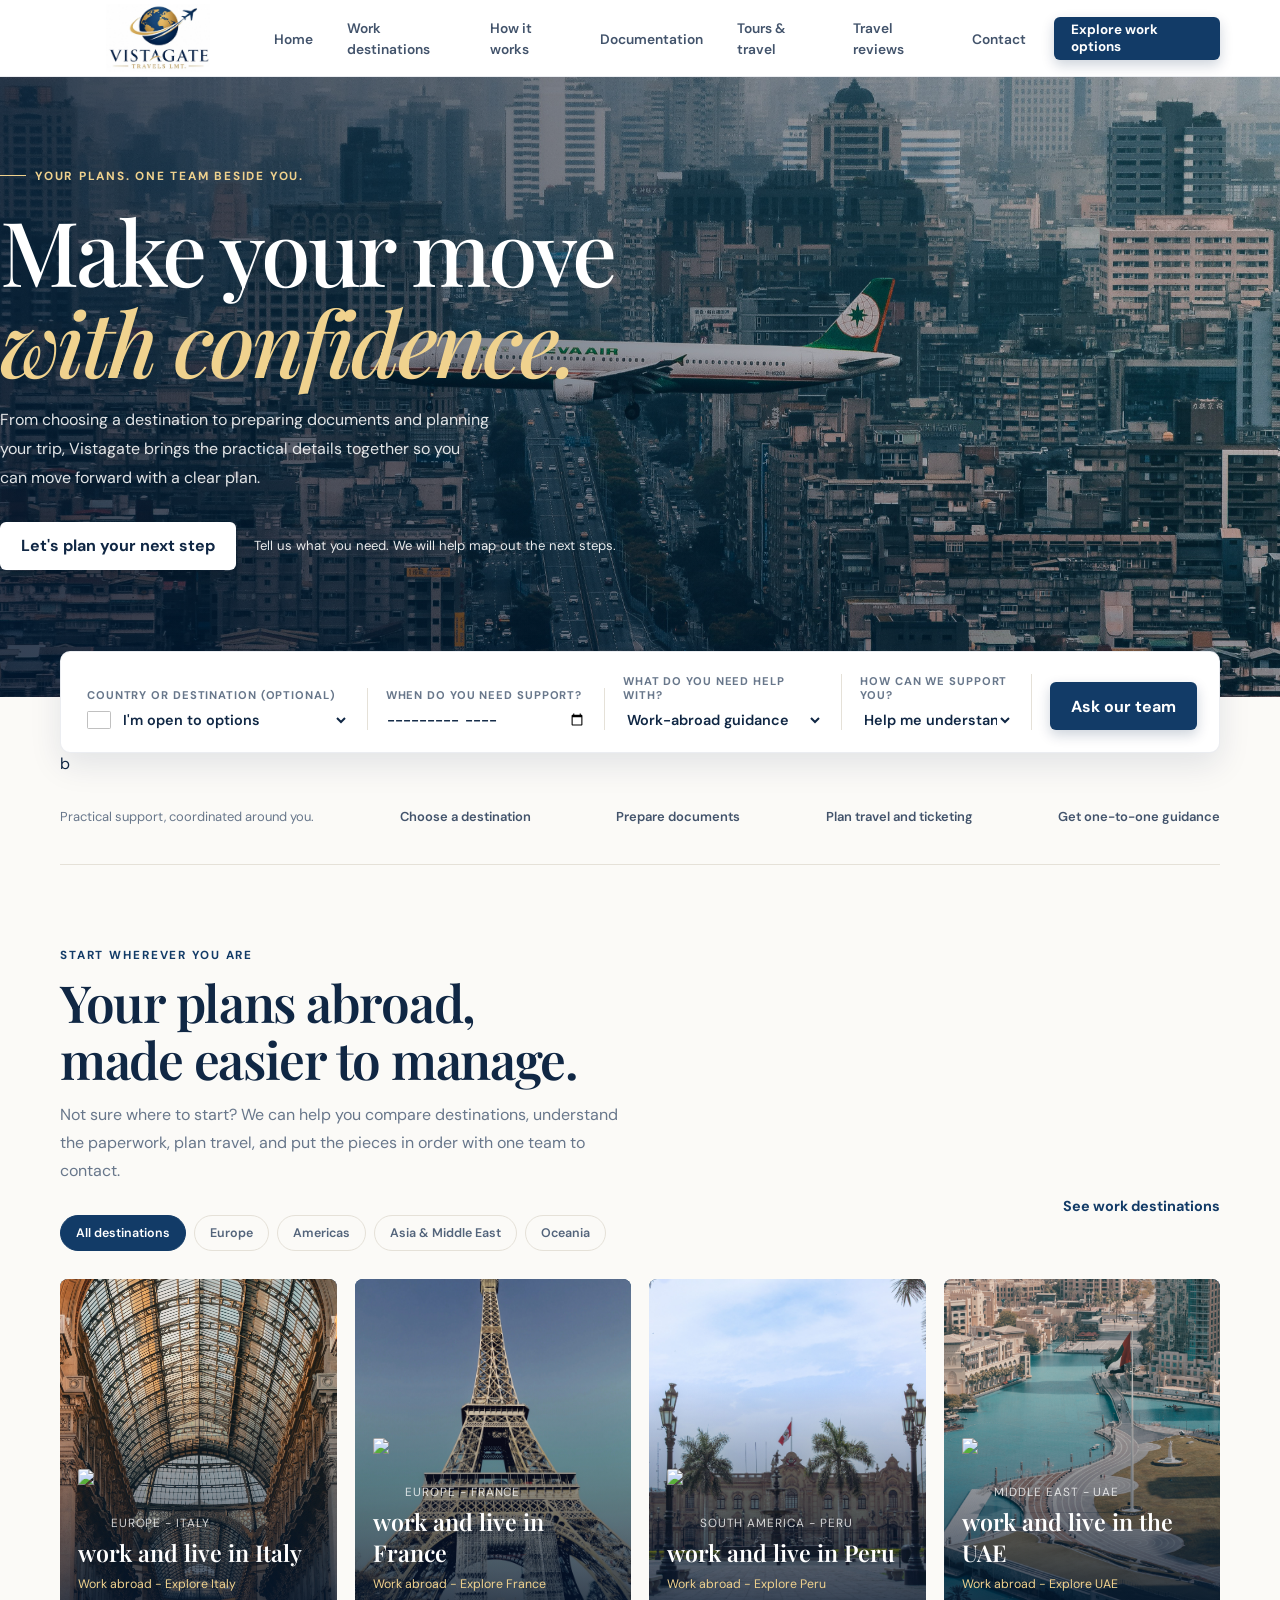
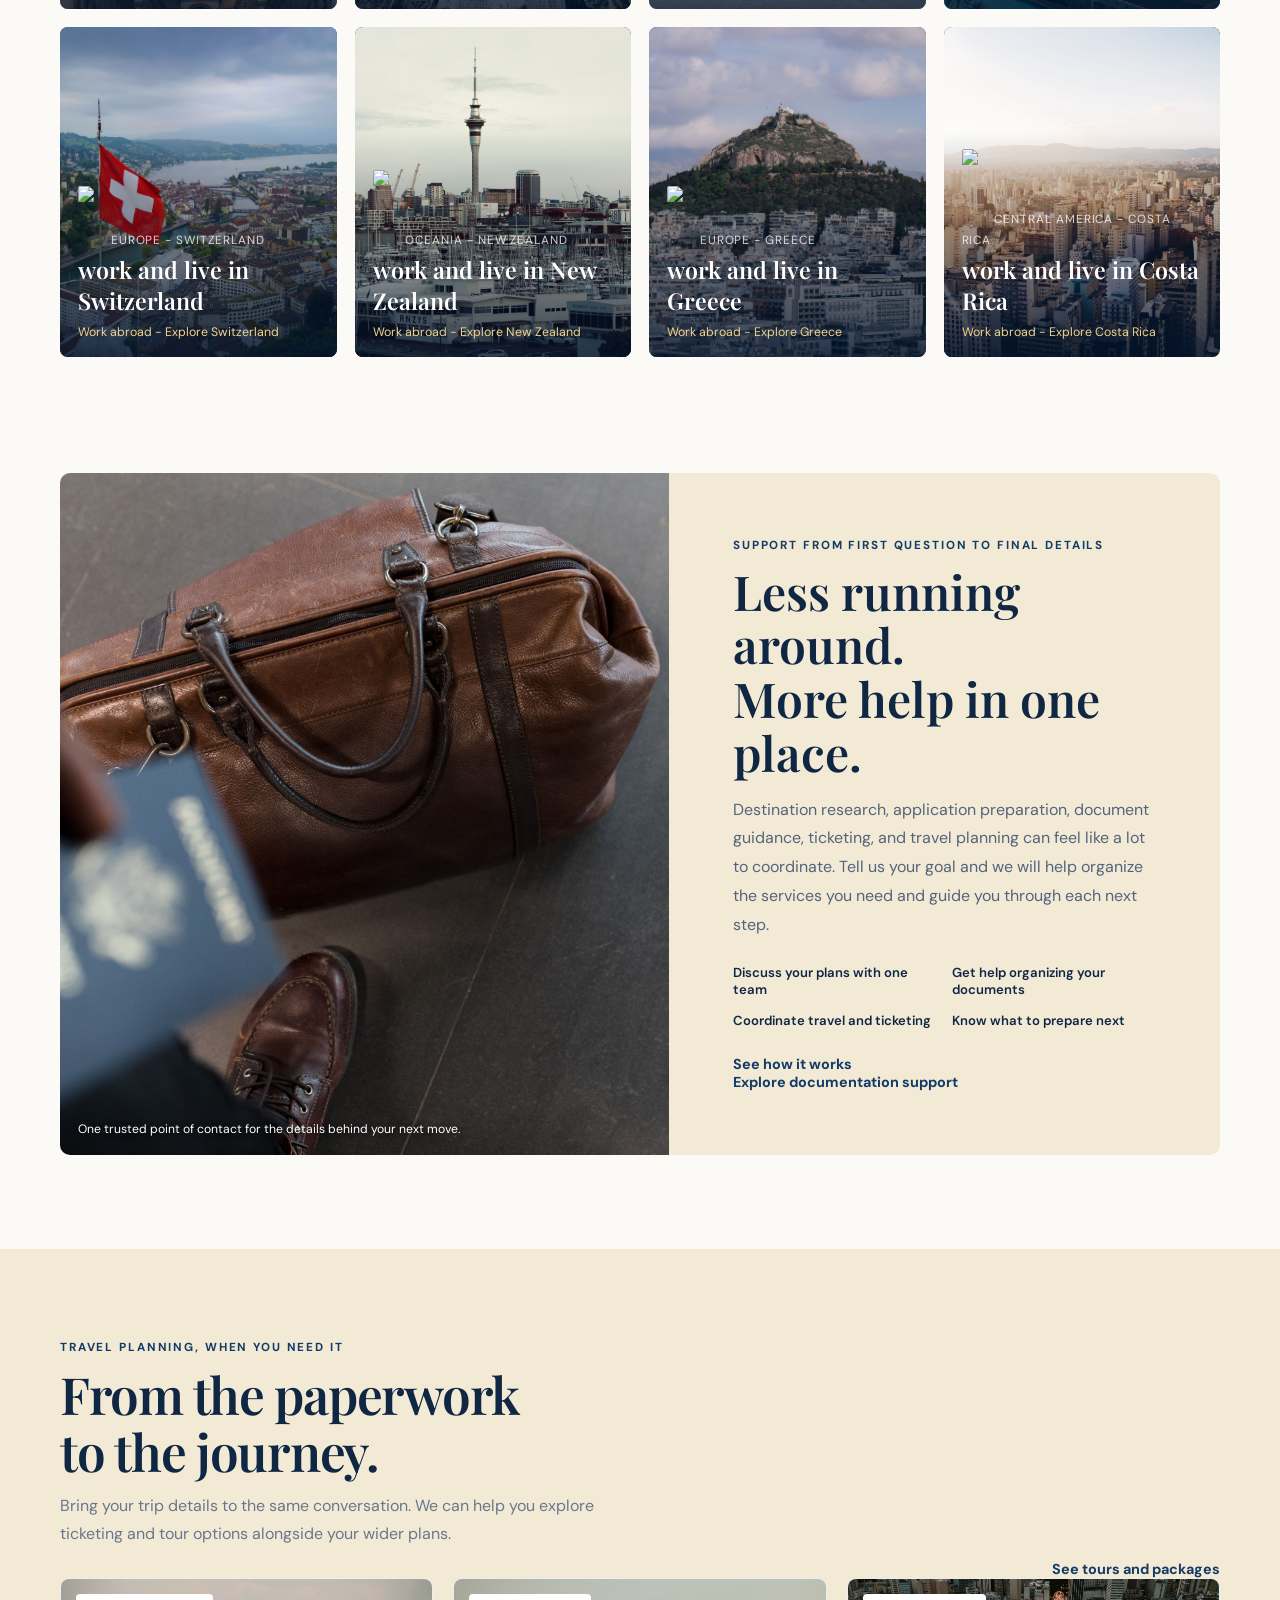
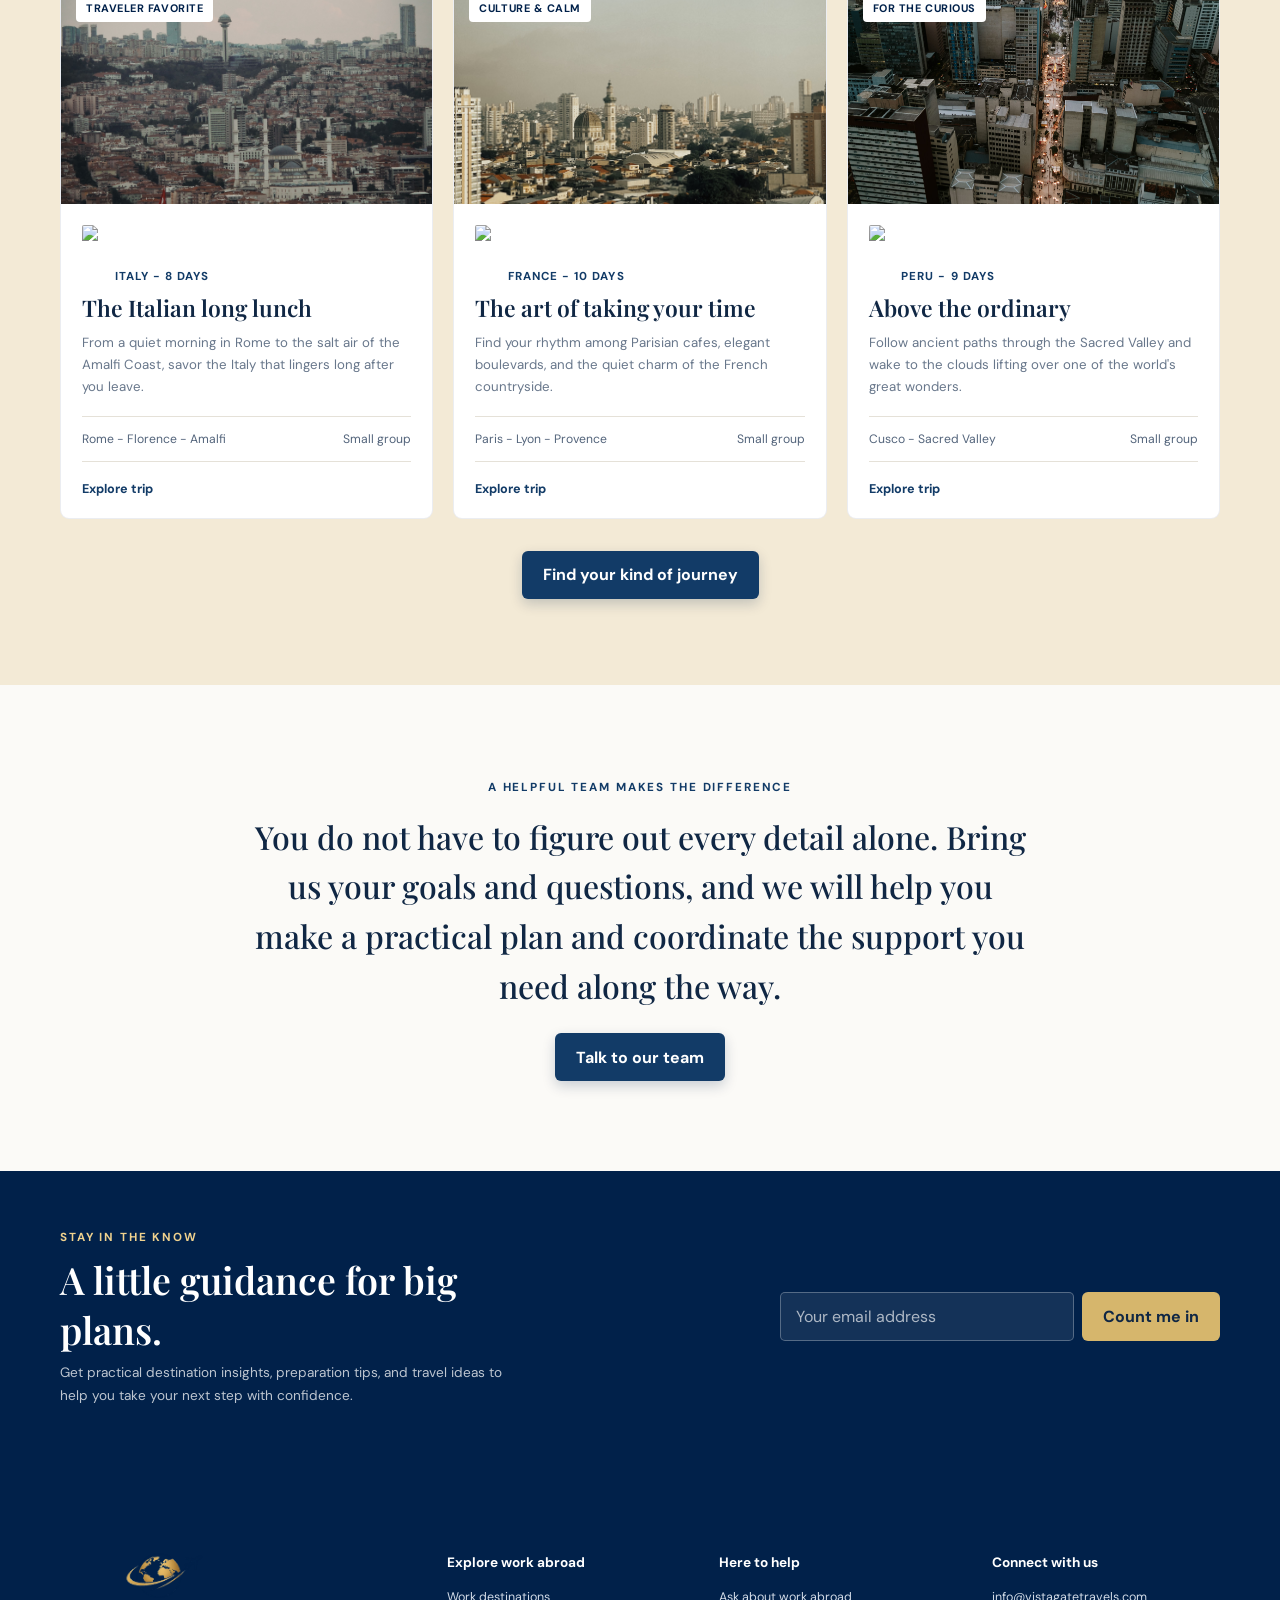
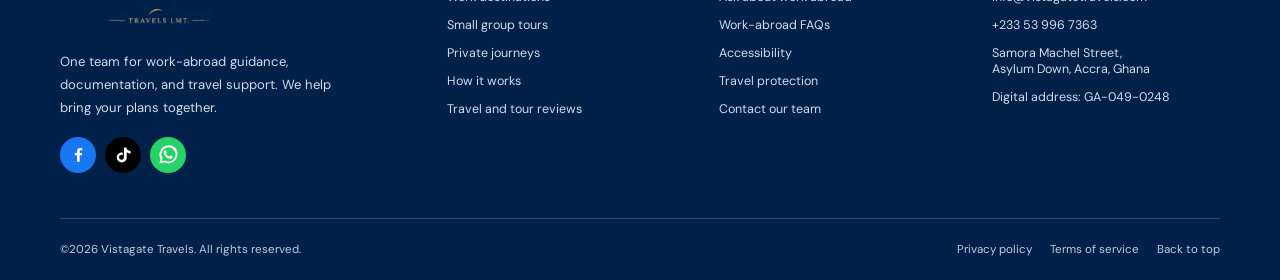
==== commit ed5aaa98: "Updated website design" ====
--- a/index.html
+++ b/index.html
@@ -178,7 +178,7 @@
 
     .site-footer { padding: 58px 0 0; background: #01214a; color: white; }
     .footer-grid { display: grid; grid-template-columns: 1.5fr repeat(3, 1fr); gap: 44px; padding-bottom: 45px; }
-    .footer-brand .brand-logo { width: 176px; height: 80px; padding: 2px; background: transparent; content: url("logo-footer.png"); }
+    .footer-brand .brand-logo { width: 176px; height: 80px; padding: 2px; background: transparent; content: url("logo-footer-navy.png"); }
     .footer-brand p { max-width: 280px; margin: 17px 0; color: #d2dbe7; font-size: .82rem; line-height: 1.75; }
     .social-links { display: flex; gap: 9px; }
     .social-links a { display: grid; width: 36px; height: 36px; place-items: center; border: 1px solid transparent; border-radius: 50%; color: white; transition: filter .2s, transform .2s; }
